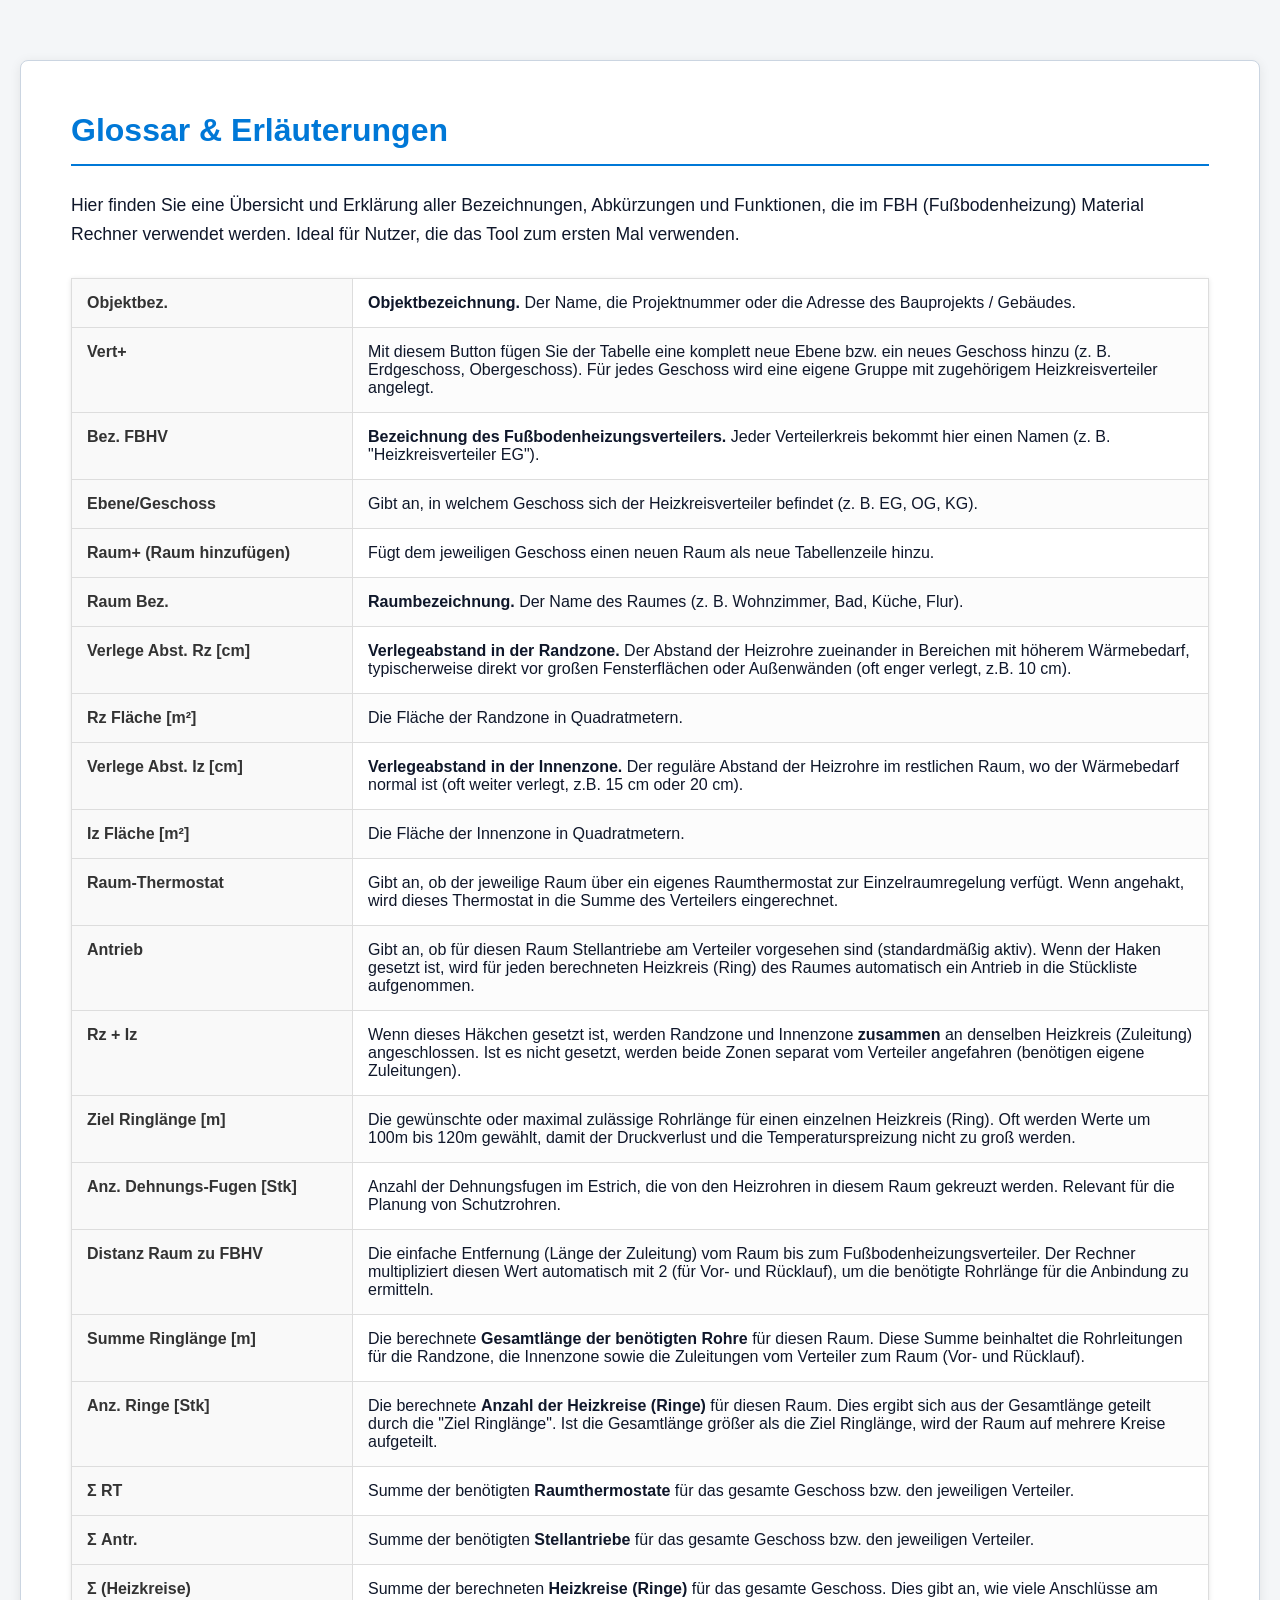
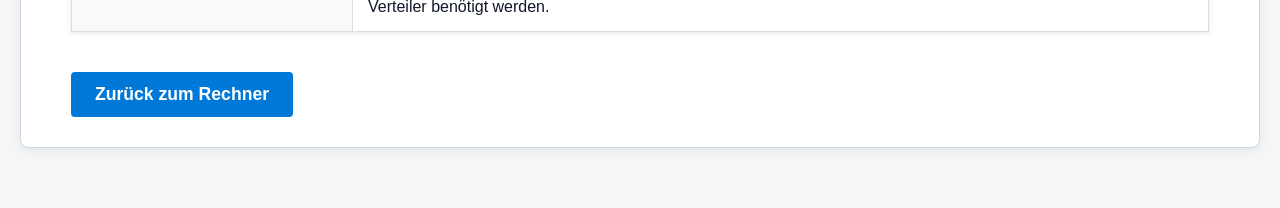
==== glossar.html @ 30fcbdf4 "feat: publish/update via Git-Publisher" ====
<!DOCTYPE html>
<html lang="de">
<head>
    <meta charset="UTF-8">
    <meta name="viewport" content="width=device-width, initial-scale=1.0">
    <title>Glossar - FBH Material Rechner</title>
    <link rel="stylesheet" href="style.css">
    <style>
        .glossar-container {
            padding: 30px 50px;
            margin-top: 40px;
            margin-bottom: 40px;
        }
        .glossar-container h1 {
            color: #0078d7;
            border-bottom: 2px solid #0078d7;
            padding-bottom: 15px;
            margin-bottom: 25px;
        }
        .glossar-container p {
            font-size: 1.1em;
            line-height: 1.6;
            margin-bottom: 30px;
        }
        .glossar-table {
            width: 100%;
            border-collapse: collapse;
            box-shadow: 0 1px 5px rgba(0,0,0,0.1);
        }
        .glossar-table th, .glossar-table td {
            border: 1px solid #ddd;
            padding: 15px;
            text-align: left;
            vertical-align: top;
        }
        .glossar-table th {
            background-color: #f9f9f9;
            font-weight: 600;
            width: 250px;
            color: #333;
        }
        .glossar-table tr:nth-child(even) {
            background-color: #fcfcfc;
        }
        .glossar-table tr:hover {
            background-color: #f0f8ff;
        }
        .back-link {
            display: inline-block;
            margin-top: 40px;
            padding: 12px 24px;
            background-color: #0078d7;
            color: white;
            text-decoration: none;
            border-radius: 4px;
            font-weight: bold;
            font-size: 1.1em;
            transition: background-color 0.2s;
        }
        .back-link:hover {
            background-color: #005a9e;
        }
    </style>
</head>
<body>
    <div class="app-container glossar-container">
        <h1>Glossar & Erläuterungen</h1>
        <p>Hier finden Sie eine Übersicht und Erklärung aller Bezeichnungen, Abkürzungen und Funktionen, die im FBH (Fußbodenheizung) Material Rechner verwendet werden. Ideal für Nutzer, die das Tool zum ersten Mal verwenden.</p>
        
        <table class="glossar-table">
            <tbody>
                <tr>
                    <th>Objektbez.</th>
                    <td><strong>Objektbezeichnung.</strong> Der Name, die Projektnummer oder die Adresse des Bauprojekts / Gebäudes.</td>
                </tr>
                <tr>
                    <th>Vert+</th>
                    <td>Mit diesem Button fügen Sie der Tabelle eine komplett neue Ebene bzw. ein neues Geschoss hinzu (z. B. Erdgeschoss, Obergeschoss). Für jedes Geschoss wird eine eigene Gruppe mit zugehörigem Heizkreisverteiler angelegt.</td>
                </tr>
                <tr>
                    <th>Bez. FBHV</th>
                    <td><strong>Bezeichnung des Fußbodenheizungsverteilers.</strong> Jeder Verteilerkreis bekommt hier einen Namen (z. B. "Heizkreisverteiler EG").</td>
                </tr>
                <tr>
                    <th>Ebene/Geschoss</th>
                    <td>Gibt an, in welchem Geschoss sich der Heizkreisverteiler befindet (z. B. EG, OG, KG).</td>
                </tr>
                <tr>
                    <th>Raum+ (Raum hinzufügen)</th>
                    <td>Fügt dem jeweiligen Geschoss einen neuen Raum als neue Tabellenzeile hinzu.</td>
                </tr>
                <tr>
                    <th>Raum Bez.</th>
                    <td><strong>Raumbezeichnung.</strong> Der Name des Raumes (z. B. Wohnzimmer, Bad, Küche, Flur).</td>
                </tr>
                <tr>
                    <th>Verlege Abst. Rz [cm]</th>
                    <td><strong>Verlegeabstand in der Randzone.</strong> Der Abstand der Heizrohre zueinander in Bereichen mit höherem Wärmebedarf, typischerweise direkt vor großen Fensterflächen oder Außenwänden (oft enger verlegt, z.B. 10 cm).</td>
                </tr>
                <tr>
                    <th>Rz Fläche [m²]</th>
                    <td>Die Fläche der Randzone in Quadratmetern.</td>
                </tr>
                <tr>
                    <th>Verlege Abst. Iz [cm]</th>
                    <td><strong>Verlegeabstand in der Innenzone.</strong> Der reguläre Abstand der Heizrohre im restlichen Raum, wo der Wärmebedarf normal ist (oft weiter verlegt, z.B. 15 cm oder 20 cm).</td>
                </tr>
                <tr>
                    <th>Iz Fläche [m²]</th>
                    <td>Die Fläche der Innenzone in Quadratmetern.</td>
                </tr>
                <tr>
                    <th>Raum-Thermostat</th>
                    <td>Gibt an, ob der jeweilige Raum über ein eigenes Raumthermostat zur Einzelraumregelung verfügt. Wenn angehakt, wird dieses Thermostat in die Summe des Verteilers eingerechnet.</td>
                </tr>
                <tr>
                    <th>Antrieb</th>
                    <td>Gibt an, ob für diesen Raum Stellantriebe am Verteiler vorgesehen sind (standardmäßig aktiv). Wenn der Haken gesetzt ist, wird für jeden berechneten Heizkreis (Ring) des Raumes automatisch ein Antrieb in die Stückliste aufgenommen.</td>
                </tr>
                <tr>
                    <th>Rz + Iz</th>
                    <td>Wenn dieses Häkchen gesetzt ist, werden Randzone und Innenzone <strong>zusammen</strong> an denselben Heizkreis (Zuleitung) angeschlossen. Ist es nicht gesetzt, werden beide Zonen separat vom Verteiler angefahren (benötigen eigene Zuleitungen).</td>
                </tr>
                <tr>
                    <th>Ziel Ringlänge [m]</th>
                    <td>Die gewünschte oder maximal zulässige Rohrlänge für einen einzelnen Heizkreis (Ring). Oft werden Werte um 100m bis 120m gewählt, damit der Druckverlust und die Temperaturspreizung nicht zu groß werden.</td>
                </tr>
                <tr>
                    <th>Anz. Dehnungs-Fugen [Stk]</th>
                    <td>Anzahl der Dehnungsfugen im Estrich, die von den Heizrohren in diesem Raum gekreuzt werden. Relevant für die Planung von Schutzrohren.</td>
                </tr>
                <tr>
                    <th>Distanz Raum zu FBHV</th>
                    <td>Die einfache Entfernung (Länge der Zuleitung) vom Raum bis zum Fußbodenheizungsverteiler. Der Rechner multipliziert diesen Wert automatisch mit 2 (für Vor- und Rücklauf), um die benötigte Rohrlänge für die Anbindung zu ermitteln.</td>
                </tr>
                <tr>
                    <th>Summe Ringlänge [m]</th>
                    <td>Die berechnete <strong>Gesamtlänge der benötigten Rohre</strong> für diesen Raum. Diese Summe beinhaltet die Rohrleitungen für die Randzone, die Innenzone sowie die Zuleitungen vom Verteiler zum Raum (Vor- und Rücklauf).</td>
                </tr>
                <tr>
                    <th>Anz. Ringe [Stk]</th>
                    <td>Die berechnete <strong>Anzahl der Heizkreise (Ringe)</strong> für diesen Raum. Dies ergibt sich aus der Gesamtlänge geteilt durch die "Ziel Ringlänge". Ist die Gesamtlänge größer als die Ziel Ringlänge, wird der Raum auf mehrere Kreise aufgeteilt.</td>
                </tr>
                <tr>
                    <th>Σ RT</th>
                    <td>Summe der benötigten <strong>Raumthermostate</strong> für das gesamte Geschoss bzw. den jeweiligen Verteiler.</td>
                </tr>
                <tr>
                    <th>Σ Antr.</th>
                    <td>Summe der benötigten <strong>Stellantriebe</strong> für das gesamte Geschoss bzw. den jeweiligen Verteiler.</td>
                </tr>
                <tr>
                    <th>Σ (Heizkreise)</th>
                    <td>Summe der berechneten <strong>Heizkreise (Ringe)</strong> für das gesamte Geschoss. Dies gibt an, wie viele Anschlüsse am Verteiler benötigt werden.</td>
                </tr>
            </tbody>
        </table>

        <a href="index.html" class="back-link">Zurück zum Rechner</a>
    </div>
</body>
</html>
---- style.css ----
/* CSS Custom Properties / Theme Variables */
:root {
    --bg-body: #f4f6f8;
    --bg-container: #ffffff;
    --primary-color: #0078d7;
    --primary-hover: #005a9e;
    --secondary-bg: #e2e8f0;
    --secondary-bg-hover: #cbd5e1;
    --secondary-text: #334155;
    --accent-green: #28a745;
    --accent-green-hover: #218838;
    --border-color: #cbd5e1;
    --border-light: #e2e8f0;
    --text-main: #0f172a;
    --text-secondary: #475569;
    --header-bg: #f1f5f9;
    --floor-header-bg: #e6f7ff;
    --floor-header-border: #0078d7;
    --zebra-even: #f8fafc;
    --input-focus-border: #0078d7;
    --input-hover-bg: rgba(0, 0, 0, 0.03);
    --shadow-color: rgba(0, 0, 0, 0.08);
}

/* Base Styles */
body {
    font-family: 'Segoe UI', Tahoma, Geneva, Verdana, sans-serif;
    background-color: var(--bg-body);
    color: var(--text-main);
    margin: 0;
    padding: 20px;
    box-sizing: border-box;
    transition: background-color 0.2s, color 0.2s;
}

/* Verhindere versehentliches Markieren von statischem Text, Tabellenköpfen, Beschriftungen & Buttons */
body, 
button, 
label, 
span, 
div, 
table, 
th, 
td, 
.toolbar-container, 
.floor-header-container, 
.drag-handle, 
.active-verteiler-badge,
.room-row,
.summary-row,
.table-header {
    -webkit-user-select: none;
    -moz-user-select: none;
    -ms-user-select: none;
    user-select: none;
}

/* Erlaube normale Textmarkierung & Eingabe in Eingabefeldern */
input, 
textarea, 
[contenteditable="true"], 
.allow-select {
    -webkit-user-select: text !important;
    -moz-user-select: text !important;
    -ms-user-select: text !important;
    user-select: text !important;
}

.app-container {
    background-color: var(--bg-container);
    max-width: 98%;
    margin: 0 auto;
    border-radius: 8px;
    box-shadow: 0 2px 12px var(--shadow-color);
    border: 1px solid var(--border-color);
    transition: background-color 0.2s, border-color 0.2s;
}

/* Verstecke die Pfeile bei Nummernfeldern */
input[type="number"]::-webkit-outer-spin-button,
input[type="number"]::-webkit-inner-spin-button {
    -webkit-appearance: none;
    margin: 0;
}
input[type="number"] {
    -moz-appearance: textfield;
}

/* Sticky Header "Objektbez." */
.sticky-header {
    background-color: var(--bg-container);
    min-height: fit-content;
    height: auto;
    padding: 12px 20px;
    box-sizing: border-box;
    border-bottom: 2px solid var(--border-color);
    position: sticky;
    top: 0;
    z-index: 200;
    display: flex;
    flex-direction: column;
    width: 100%;
    gap: 10px;
    transition: background-color 0.2s, border-color 0.2s;
}

.header-row {
    display: flex;
    align-items: center;
    justify-content: space-between;
    gap: 12px;
    width: 100%;
    box-sizing: border-box;
    flex-wrap: wrap;
}

.header-row-top {
    padding-bottom: 2px;
}

.header-row-actions {
    display: flex;
    align-items: center;
    gap: 8px;
    flex-wrap: wrap;
}

.project-info-row {
    display: flex;
    align-items: center;
    gap: 15px;
    font-size: 1.1em;
    font-weight: bold;
}

.project-info-row input {
    padding: 8px;
    font-size: 1em;
    border: 1px solid var(--border-color);
    border-radius: 4px;
    width: 300px;
    background-color: var(--bg-container);
    color: var(--text-main);
    transition: background-color 0.2s, color 0.2s, border-color 0.2s, box-shadow 0.2s;
}

.project-info-row input:focus {
    border-color: var(--input-focus-border);
    outline: none;
    box-shadow: 0 0 6px var(--shadow-color);
}

/* Helper for placeholder styling */
::placeholder {
    color: #aaa;
    opacity: 1;
}

input:focus::placeholder {
    color: transparent;
}


/* Buttons */
.btn-primary {
    background-color: var(--primary-color);
    color: white;
    border: none;
    padding: 8px 16px;
    border-radius: 4px;
    cursor: pointer;
    font-weight: bold;
    transition: background-color 0.2s;
}

.btn-primary:hover {
    background-color: var(--primary-hover);
}

.btn-secondary {
    background-color: var(--secondary-bg);
    color: var(--secondary-text);
    border: none;
    padding: 8px 16px;
    border-radius: 4px;
    cursor: pointer;
    font-weight: bold;
    transition: background-color 0.2s, color 0.2s;
}

.btn-secondary:hover {
    background-color: var(--secondary-bg-hover);
}

.btn-danger {
    background-color: #d9534f;
    color: white;
    border: none;
    padding: 8px 16px;
    border-radius: 4px;
    cursor: pointer;
    font-weight: bold;
    transition: background-color 0.2s;
}

.btn-danger:hover {
    background-color: #c9302c;
}

.btn-add-room {
    background-color: var(--accent-green);
    color: white;
    border: none;
    padding: 4px 12px;
    border-radius: 4px;
    cursor: pointer;
    font-size: 0.9em;
    font-weight: bold;
    flex-shrink: 0;
    transition: background-color 0.2s;
}

.btn-add-room:hover {
    background-color: var(--accent-green-hover);
}

.btn-add-floor-inline,
.btn-copy-floor-inline {
    background-color: var(--primary-color);
    color: white;
    border: none;
    padding: 4px 12px;
    border-radius: 4px;
    cursor: pointer;
    font-size: 0.9em;
    font-weight: bold;
    margin-right: 5px;
    flex-shrink: 0;
    transition: background-color 0.2s;
}

.btn-add-floor-inline:hover,
.btn-copy-floor-inline:hover {
    background-color: var(--primary-hover);
}

/* Delete Buttons */
.btn-delete-floor,
.btn-delete-room {
    background-color: transparent;
    color: #999;
    font-weight: bold;
    border: none;
    cursor: pointer;
    font-size: 1.2em;
    padding: 0 5px;
    transition: color 0.2s;
}

.btn-delete-floor:hover {
    color: #d9534f;
}

.btn-delete-room:hover {
    color: #d9534f;
}

/* Column Header Resizer for direct mouse dragging */
.column-header-row th {
    position: relative !important;
    user-select: none;
}

.col-resizer {
    position: absolute;
    right: 0;
    top: 0;
    bottom: 0;
    width: 6px;
    cursor: col-resize;
    user-select: none;
    z-index: 10;
    touch-action: none;
}

.col-resizer:hover,
.col-resizer.resizing {
    background-color: var(--primary-color, #0078d7);
    opacity: 0.8;
}

/* Toggle Floor Button */
.btn-toggle-floor {
    background-color: transparent;
    color: var(--primary-color);
    font-weight: bold;
    border: none;
    cursor: pointer;
    font-size: 1.1em;
    padding: 0;
    transition: transform 0.2s ease, color 0.2s;
    line-height: 1;
    display: inline-flex;
    align-items: center;
    justify-content: center;
}

.btn-toggle-floor:hover {
    color: var(--primary-hover);
}

.floor-group.collapsed .btn-toggle-floor {
    transform: rotate(-90deg);
}

/* Rz Toggle Button in Column Header */
.btn-toggle-rz {
    background-color: var(--secondary-bg);
    color: var(--secondary-text);
    border: 1px solid var(--border-color);
    padding: 2px 4px;
    font-size: 0.8em;
    font-weight: bold;
    border-radius: 4px;
    cursor: pointer;
    width: 100%;
    box-sizing: border-box;
    transition: all 0.15s ease-in-out;
    text-align: center;
    display: inline-block;
}

.btn-toggle-rz.active {
    background-color: var(--primary-color);
    color: white;
    border-color: var(--primary-color);
}

.btn-toggle-rz:hover {
    filter: brightness(0.9);
}

.room-row input:disabled {
    background-color: var(--bg-body);
    color: var(--text-secondary);
    opacity: 0.5;
    cursor: not-allowed;
}

/* Floor Spacer Row */
.floor-spacer-row td {
    height: 20px;
    background-color: var(--bg-container) !important;
    border: none !important;
    padding: 0;
}

/* Collapse Floor Rows */
.floor-group.collapsed tr.room-row,
.floor-group.collapsed tr.column-header-row {
    display: none;
}

/* Table */
.table-wrapper {
    overflow-x: auto;
    padding-bottom: 20px;
}

table {
    width: 100%;
    border-collapse: collapse;
    min-width: 950px;
}

th,
td {
    padding: 8px;
    text-align: left;
    border: 1px solid var(--border-color);
    vertical-align: middle;
    color: var(--text-main);
    transition: color 0.2s, border-color 0.2s, background-color 0.2s;
}

.column-header-row th {
    background-color: var(--header-bg);
    font-size: 0.85em;
    font-weight: 600;
    text-align: center;
    padding: 4px 6px;
    line-height: 1.2;
    border-bottom: 2px solid var(--border-color);
    color: var(--text-main);
    transition: background-color 0.2s, color 0.2s, border-color 0.2s;
}

/* Column Widths */
.w-tiny {
    width: 30px;
    text-align: center;
}

.w-action, .cell-action {
    width: 85px;
    min-width: 85px;
    text-align: center;
}

.w-small {
    width: 70px;
    text-align: center;
}

.w-narrow {
    width: 48px;
    text-align: center;
}

.w-wide-rings {
    width: 135px;
    text-align: center;
}

.w-large {
    width: 180px;
}

/* Active Verteiler (Selected Floor Group) Styling - Subtle Green Badge without outer blue frame */
tbody.floor-group.active-verteiler {
    outline: none !important;
    box-shadow: none !important;
}

.active-verteiler-badge {
    display: inline-flex !important;
    font-size: 0.82em;
    font-weight: 500;
    font-style: italic;
    color: #64748b;
    background-color: #e4d7c8; /* Hellbrauner Hintergrund */
    border: 1px solid #cbbba9;
    padding: 3px 10px;
    border-radius: 4px;
    cursor: pointer;
    user-select: none;
    align-items: center;
    justify-content: center;
    box-shadow: 0 1px 2px rgba(0, 0, 0, 0.08);
    transition: all 0.15s ease-in-out;
}

.active-verteiler-badge:hover {
    background-color: #d7c7b5;
    color: #334155;
}

tbody.floor-group.active-verteiler .active-verteiler-badge {
    display: inline-flex !important;
    font-weight: bold !important;
    font-style: normal !important;
    color: #ffffff !important;
    background-color: var(--accent-green, #28a745) !important;
    border-color: #218838 !important;
    box-shadow: 0 1px 4px rgba(40, 167, 69, 0.3) !important;
}

tbody.floor-group.active-verteiler .active-verteiler-badge:hover {
    background-color: var(--accent-green-hover, #218838) !important;
}

/* Floor Header Row */
.floor-header-row {
    background-color: var(--floor-header-bg);
    border-top: 2px solid var(--floor-header-border);
    border-bottom: 2px solid var(--floor-header-border);
    transition: background-color 0.2s, border-color 0.2s;
}

.floor-header-row td {
    border: none;
    padding: 6px 10px; /* Reduced padding to make this row elegantly short! */
}

/* Floor Footer Row */
.floor-footer-row {
    background-color: var(--floor-header-bg);
    border-top: 2px solid var(--floor-header-border);
    border-bottom: 2px solid var(--floor-header-border);
    font-weight: bold;
    transition: background-color 0.2s, border-color 0.2s;
}

.floor-footer-row td {
    padding: 6px 8px;
    text-align: center;
    border: 1px solid var(--border-color);
    color: var(--text-main);
    font-size: 0.9em;
}



.floor-footer-row .label-floor-sum {
    text-align: left;
    font-size: 0.85em;
    color: var(--primary-color);
    text-transform: uppercase;
    letter-spacing: 0.5px;
    font-weight: 800;
}

.floor-footer-row .highlight-sum {
    color: var(--primary-color);
    font-size: 0.95em;
}

.cell-g-index {
    text-align: center;
    font-weight: bold;
    font-size: 1.2em;
}

.cell-floor-inputs {
    padding-left: 20px;
}

.floor-meta {
    display: flex;
    gap: 40px;
    align-items: center;
}

.meta-group {
    display: flex;
    align-items: center;
    gap: 10px;
    font-weight: bold;
}

.meta-group input {
    padding: 5px;
    border: 1px solid var(--border-color);
    border-radius: 3px;
    font-weight: normal;
    background-color: var(--bg-container);
    color: var(--text-main);
    transition: background-color 0.2s, color 0.2s, border-color 0.2s, box-shadow 0.2s;
}

.meta-group input:focus {
    border-color: var(--input-focus-border);
    outline: none;
    box-shadow: 0 0 6px var(--shadow-color);
}

/* Pos. Nr. Header Input */
.input-pos-nr {
    width: 36px !important;
    min-width: 36px !important;
    max-width: 45px !important;
    flex-shrink: 0 !important;
    padding: 4px 2px !important;
    font-weight: bold;
    font-size: 0.9em;
    border-radius: 4px;
    border: 1px solid var(--border-color, #cbd5e1);
    text-align: center;
    background-color: var(--bg-container, #ffffff);
    box-sizing: border-box;
    transition: color 0.15s ease, border-color 0.15s ease, box-shadow 0.15s ease;
}
.input-pos-nr.is-auto,
.input-pos-nr:placeholder-shown {
    color: #64748b !important;
}
.input-pos-nr::placeholder {
    color: #64748b !important;
    font-weight: bold;
    opacity: 0.85;
}
.input-pos-nr.is-custom {
    color: var(--text-main, #000000) !important;
}
.input-pos-nr:focus {
    border-color: var(--primary-color, #0078d7);
    outline: none;
    box-shadow: 0 0 0 2px rgba(0, 120, 215, 0.2);
}

/* Room Row & Zebra Striping */
.room-row {
    transition: background-color 0.2s;
}

.room-row:nth-of-type(even) {
    background-color: var(--zebra-even);
}

.room-row:nth-of-type(odd) {
    background-color: var(--bg-container);
}

.room-row td {
    background-color: inherit; /* Cleanly inherit zebra background colors! */
}

/* Room Row Inputs */
.room-row input {
    width: 100%;
    box-sizing: border-box;
    padding: 6px;
    border: 1px solid transparent;
    border-radius: 4px;
    text-align: center;
    background-color: transparent;
    color: var(--text-main);
    transition: all 0.15s ease-in-out;
}

.room-row input.input-room-name {
    text-align: left;
}

.room-row input:hover {
    border-color: var(--border-color);
    background-color: var(--input-hover-bg);
}

.room-row input:focus {
    border-color: var(--input-focus-border);
    background-color: var(--bg-container);
    box-shadow: 0 0 6px var(--shadow-color);
    outline: none;
}

/* Calculated Output Fields (Read-Only) */
.room-row input[readonly] {
    font-weight: bold;
    color: var(--primary-color);
    background-color: transparent;
    border-color: transparent;
    cursor: default;
}

.room-row input.input-room-name[readonly] {
    cursor: not-allowed;
    background-color: transparent;
    color: var(--text-secondary);
    font-weight: normal;
}

.room-row input[readonly]:hover,
.room-row input[readonly]:focus {
    background-color: transparent;
    border-color: transparent;
    box-shadow: none;
}

.cell-center {
    text-align: center;
}

.input-check-iz,
.input-check-thermostat {
    transform: scale(1.2);
    margin-right: 5px;
}

/* Modal Styles */
.modal-overlay {
    position: fixed;
    top: 0;
    left: 0;
    width: 100%;
    height: 100%;
    background-color: rgba(0, 0, 0, 0.55);
    display: flex;
    justify-content: center;
    align-items: center;
    z-index: 1000;
    opacity: 1;
    transition: opacity 0.2s;
}

.modal-overlay.hidden,
#cad-pool-window.hidden {
    display: none !important;
    opacity: 0;
}

.modal-box {
    background-color: var(--bg-container);
    padding: 30px;
    border-radius: 8px;
    box-shadow: 0 4px 20px rgba(0, 0, 0, 0.15);
    text-align: center;
    max-width: 400px;
    width: 100%;
    animation: slideDown 0.3s ease-out;
    color: var(--text-main);
    transition: background-color 0.2s, color 0.2s;
}

@keyframes slideDown {
    from {
        transform: translateY(-30px);
        opacity: 0;
    }
    to {
        transform: translateY(0);
        opacity: 1;
    }
}

.modal-box h3 {
    margin-top: 0;
    color: var(--text-main);
}

.modal-actions {
    margin-top: 25px;
    display: flex;
    justify-content: center;
    gap: 15px;
}

/* Summary Card */
.summary-card {
    background-color: var(--bg-container);
    border-radius: 8px;
    box-shadow: 0 2px 10px var(--shadow-color);
    border: 1px solid var(--border-color);
    padding: 20px;
    margin-top: 20px;
    transition: background-color 0.2s, border-color 0.2s;
}
.summary-card h3 {
    margin-top: 0;
    color: var(--primary-color);
    border-bottom: 2px solid var(--primary-color);
    padding-bottom: 10px;
    transition: color 0.2s, border-color 0.2s;
}
.summary-grid {
    display: flex;
    flex-wrap: wrap;
    gap: 20px;
}
.summary-item {
    flex: 1;
    min-width: 200px;
    background-color: var(--zebra-even);
    padding: 15px;
    border-radius: 6px;
    border: 1px solid var(--border-light);
    font-size: 1.1em;
    transition: background-color 0.2s, border-color 0.2s;
}
.summary-label {
    display: block;
    color: var(--text-secondary);
    font-size: 0.9em;
    margin-bottom: 5px;
    transition: color 0.2s;
}
.summary-value {
    font-weight: bold;
    font-size: 1.3em;
    color: var(--text-main);
    transition: color 0.2s;
}

/* Settings Form */
.settings-form {
    text-align: left;
    margin-top: 20px;
}
.settings-group {
    margin-bottom: 15px;
}
.settings-group label {
    display: block;
    margin-bottom: 5px;
    font-weight: bold;
    color: var(--text-main);
}
.settings-group input {
    width: 100%;
    padding: 8px;
    border: 1px solid var(--border-color);
    border-radius: 4px;
    box-sizing: border-box;
    background-color: var(--bg-container);
    color: var(--text-main);
    transition: background-color 0.2s, color 0.2s, border-color 0.2s;
}

/* Tooltip */
.custom-tooltip {
    position: absolute;
    background: rgba(30, 41, 59, 0.95);
    color: #f8fafc;
    padding: 10px 14px;
    border-radius: 8px;
    font-size: 0.85em;
    line-height: 1.4;
    max-width: 280px;
    z-index: 10000;
    box-shadow: 0 10px 25px -5px rgba(0, 0, 0, 0.3), 0 8px 10px -6px rgba(0, 0, 0, 0.3);
    border: 1px solid rgba(255, 255, 255, 0.1);
    backdrop-filter: blur(8px);
    pointer-events: none;
    opacity: 0;
    transform: translateY(10px) scale(0.95);
    transition: opacity 0.2s ease, transform 0.2s ease;
    display: none;
}
.custom-tooltip.visible {
    display: block;
    opacity: 1;
    transform: translateY(0) scale(1);
}

/* Folder Controls & Modal List */
.folder-controls {
    transition: border-color 0.2s, background-color 0.2s;
}

.folder-badge {
    background-color: var(--bg-container);
    border: 1px solid var(--border-color);
    padding: 3px 8px;
    border-radius: 4px;
    font-weight: 500;
}

.folder-file-item {
    display: flex;
    justify-content: space-between;
    align-items: center;
    padding: 8px 12px;
    background-color: var(--bg-container);
    border: 1px solid var(--border-color);
    border-radius: 6px;
    cursor: pointer;
    transition: background-color 0.15s ease, border-color 0.15s ease;
}

.folder-file-item:hover {
    background-color: var(--zebra-even);
    border-color: var(--primary-color);
}

.folder-file-item .file-info {
    display: flex;
    flex-direction: column;
}

.folder-file-item .file-name {
    font-weight: bold;
    font-size: 0.9em;
    color: var(--text-main);
}

.folder-file-item .file-meta {
    font-size: 0.75em;
    color: var(--text-secondary);
}

/* Drag & Drop Toolbar Row Styling */
.toolbar-rows-container {
    display: flex;
    flex-direction: column;
    gap: 6px;
    width: 100%;
    max-width: 100%;
    box-sizing: border-box;
    overflow: hidden;
}

.toolbar-row {
    position: relative;
    width: 100%;
    max-width: 100%;
    min-height: 38px;
    height: 38px;
    box-sizing: border-box;
    border: 1px solid var(--border-color, #cbd5e1);
    border-radius: 6px;
    background-color: var(--zebra-even, #f8fafc);
    transition: border-color 0.2s ease, background-color 0.2s ease, height 0.2s ease;
    overflow-x: auto;
    overflow-y: hidden;
    scrollbar-width: thin;
}

.toolbar-row.collapsed {
    min-height: 18px !important;
    height: 18px !important;
    background-color: #f1f5f9;
    border-style: dashed;
    border-color: #cbd5e1;
    overflow: hidden;
}

.toolbar-row.collapsed .toolbar-item {
    display: none !important;
}

.toolbar-row.collapsed::after {
    content: "─── Zeile ausgeblendet ───";
    position: absolute;
    left: 15px;
    top: 50%;
    transform: translateY(-50%);
    font-size: 0.7em;
    font-weight: 600;
    color: #94a3b8;
    letter-spacing: 0.5px;
    pointer-events: none;
}

.btn-toggle-row {
    position: absolute;
    right: 8px;
    top: 50%;
    transform: translateY(-50%);
    background: transparent;
    border: 1px solid transparent;
    color: #64748b;
    cursor: pointer;
    font-size: 0.85em;
    padding: 1px 5px;
    border-radius: 4px;
    opacity: 0.75;
    transition: all 0.2s ease;
    z-index: 10;
}

.toolbar-row.has-delete .btn-toggle-row {
    right: 32px;
}

.btn-toggle-row:hover {
    opacity: 1;
    color: var(--primary-color, #0078d7);
    background-color: rgba(0, 120, 215, 0.1);
}

.toolbar-row.drag-over {
    border-color: var(--primary-color, #0078d7);
    background-color: rgba(0, 120, 215, 0.08);
    box-shadow: 0 0 0 2px rgba(0, 120, 215, 0.2);
}

.toolbar-item {
    position: absolute !important;
    top: 50% !important;
    transform: translateY(-50%) !important;
    cursor: grab;
    user-select: none;
    white-space: nowrap;
    z-index: 5;
    transition: opacity 0.15s ease;
}

.btn-tool {
    font-size: 0.85em;
    font-weight: 600;
}

.fh-draggable-item {
    margin-left: 8px;
}
.fh-draggable-item:first-child {
    margin-left: 0px;
}

.toolbar-item:active {
    cursor: grabbing;
}

.toolbar-item.dragging {
    opacity: 0.4;
    transform: translateY(-50%) scale(0.96) !important;
    z-index: 100;
}

body.menu-edit-mode .selected-menu-item {
    outline: 2px solid var(--primary-color, #0078d7) !important;
    outline-offset: 2px !important;
    box-shadow: 0 0 8px rgba(0, 120, 215, 0.5) !important;
    z-index: 50 !important;
}

.drag-handle {
    display: none !important;
}

body.menu-edit-mode .toolbar-item,
body.menu-edit-mode .fh-draggable-item {
    cursor: grab !important;
    outline: 1.5px dashed var(--primary-color, #0078d7) !important;
    outline-offset: 1px !important;
}

body.menu-edit-mode .toolbar-item *,
body.menu-edit-mode .fh-draggable-item * {
    pointer-events: none !important;
}

body.menu-edit-mode .toolbar-item:hover,
body.menu-edit-mode .fh-draggable-item:hover {
    outline: 2px solid var(--primary-color, #0078d7) !important;
    background-color: #f0f7ff !important;
}

.folder-badge {
    font-size: 0.85em;
    font-weight: 500;
    color: var(--text-primary, #334155);
    background-color: #f1f5f9;
    border: 1px solid #cbd5e1;
    padding: 3px 8px;
    border-radius: 4px;
    max-width: 180px;
    overflow: hidden;
    text-overflow: ellipsis;
    white-space: nowrap;
    display: inline-flex;
    align-items: center;
}

#objekt-bez {
    font-size: 1.25em !important;
    font-weight: 700 !important;
    color: var(--text-main, #0f172a) !important;
    width: 640px !important;
    max-width: 100% !important;
    padding: 5px 10px !important;
    border: 1px solid var(--border-color, #cbd5e1) !important;
    border-radius: 6px !important;
    background: var(--bg-container, #ffffff) !important;
    box-sizing: border-box !important;
    transition: all 0.2s ease !important;
    letter-spacing: 0.3px !important;
}

#objekt-bez:focus {
    border-color: var(--primary-color, #0078d7) !important;
    box-shadow: 0 0 0 3px rgba(0, 120, 215, 0.18) !important;
    outline: none !important;
}

/* Zoom HUD / Floating Badge */
.zoom-hud {
    position: fixed;
    bottom: 30px;
    left: 50%;
    transform: translateX(-50%);
    background: rgba(30, 41, 59, 0.95);
    color: #f8fafc;
    padding: 8px 16px;
    border-radius: 20px;
    font-size: 0.9em;
    font-weight: 600;
    box-shadow: 0 10px 25px -5px rgba(0, 0, 0, 0.3), 0 8px 10px -6px rgba(0, 0, 0, 0.3);
    border: 1px solid rgba(255, 255, 255, 0.15);
    backdrop-filter: blur(8px);
    z-index: 10000;
    display: flex;
    align-items: center;
    gap: 8px;
    opacity: 0;
    pointer-events: none;
    transition: opacity 0.3s ease, transform 0.3s ease;
}

.zoom-hud.visible {
    opacity: 1;
    pointer-events: auto;
}

.zoom-hud-input {
    background: rgba(255, 255, 255, 0.15);
    border: 1px solid rgba(255, 255, 255, 0.25);
    border-radius: 4px;
    color: #ffffff;
    width: 50px;
    text-align: center;
    padding: 2px 4px;
    font-size: 0.9em;
    font-weight: bold;
    outline: none;
}

.zoom-hud-input:focus {
    border-color: var(--primary-color, #0078d7);
    background: rgba(255, 255, 255, 0.25);
}

/* Verteilerkasten Konfigurator - Disabled / Grayed-out Connection Sets */
.lbl-vconfig-conn.vconfig-disabled {
    opacity: 0.45 !important;
    color: #94a3b8 !important;
    cursor: not-allowed !important;
    text-decoration: line-through;
}
.lbl-vconfig-conn.vconfig-disabled input[type="checkbox"] {
    cursor: not-allowed !important;
    pointer-events: none;
}
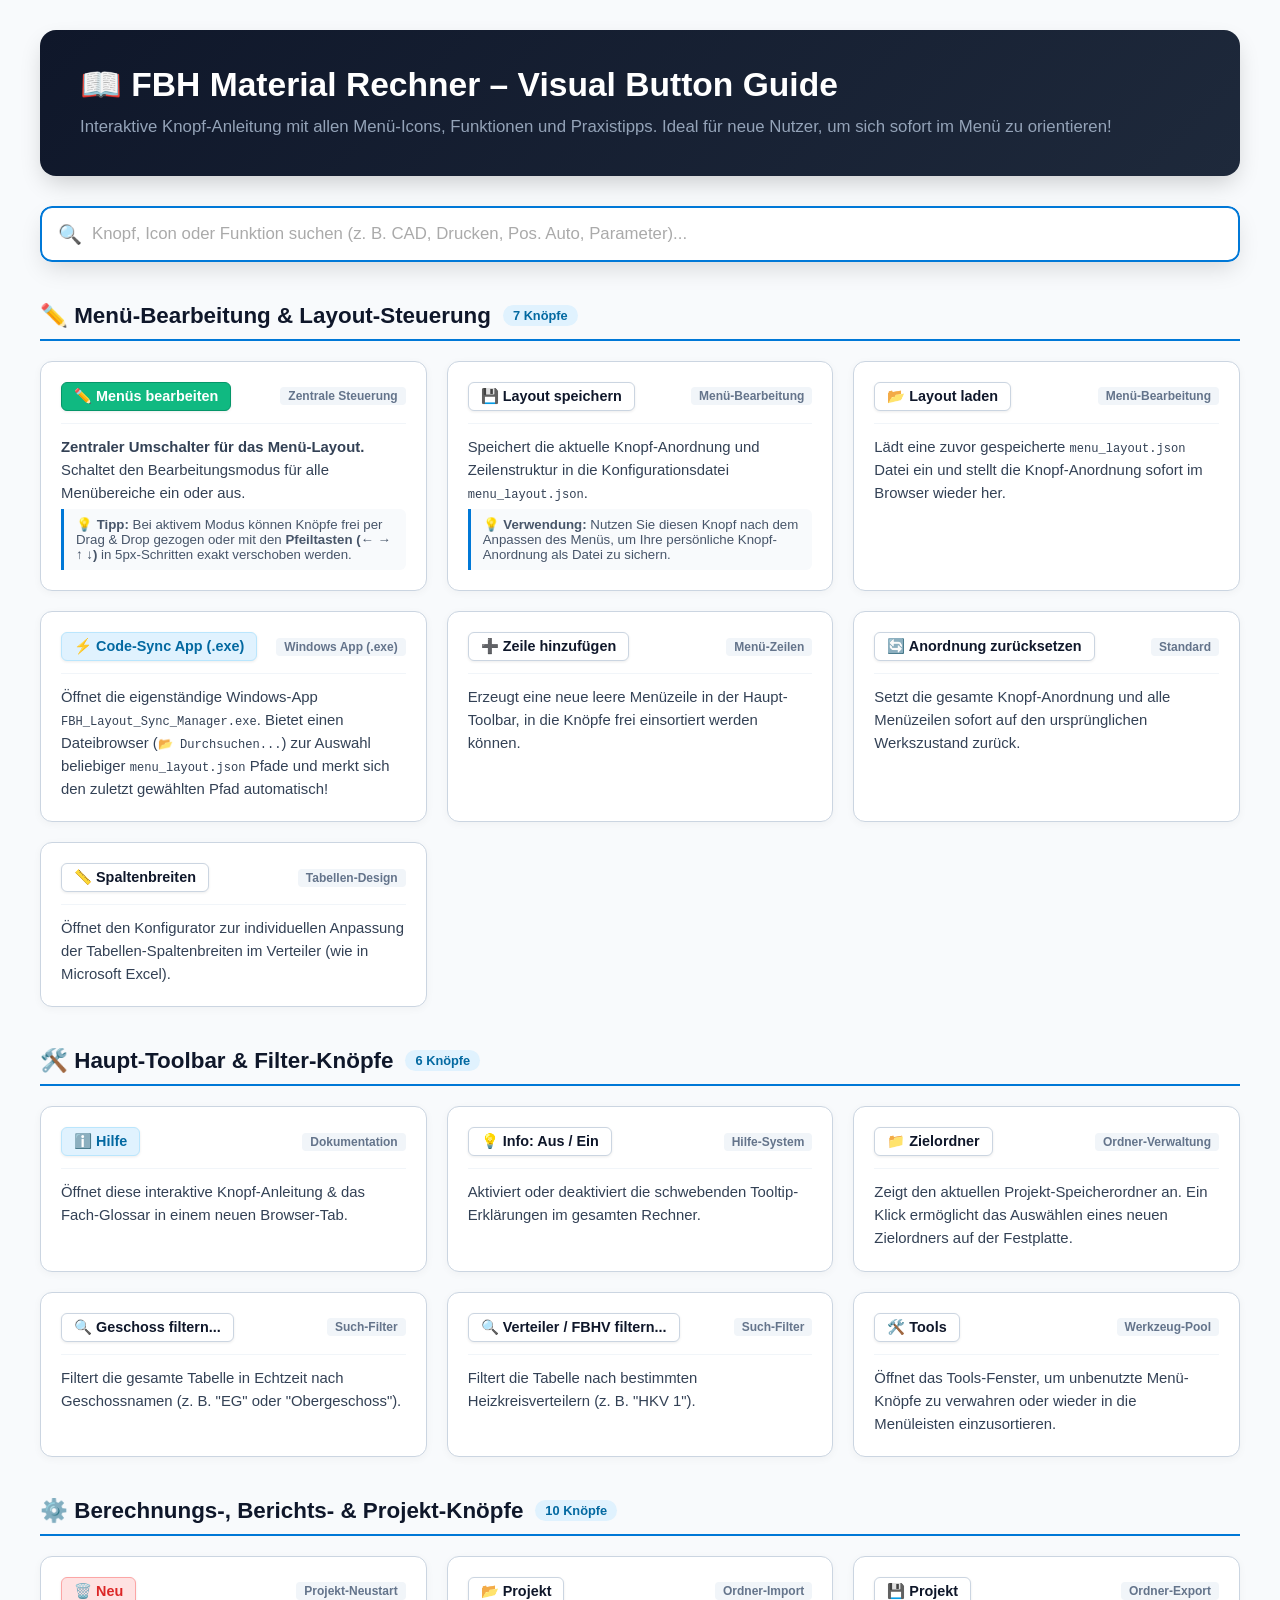
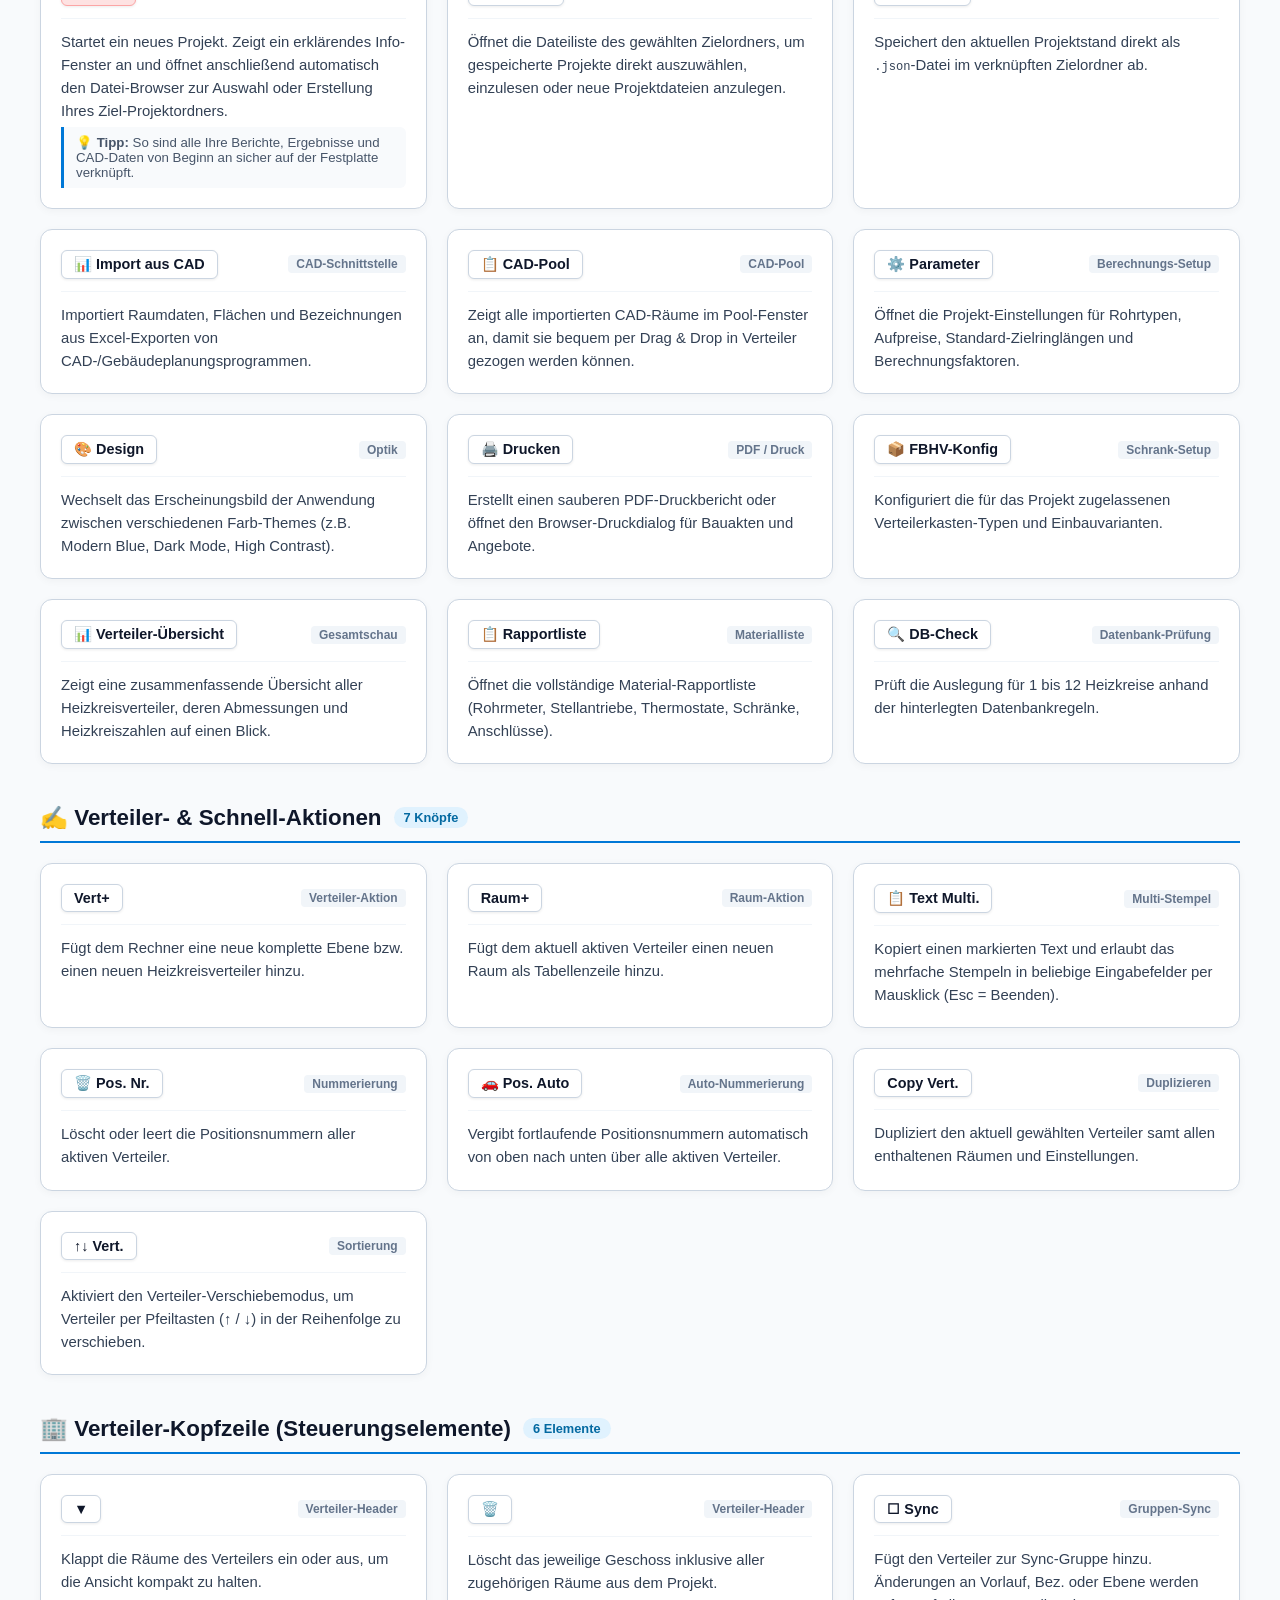
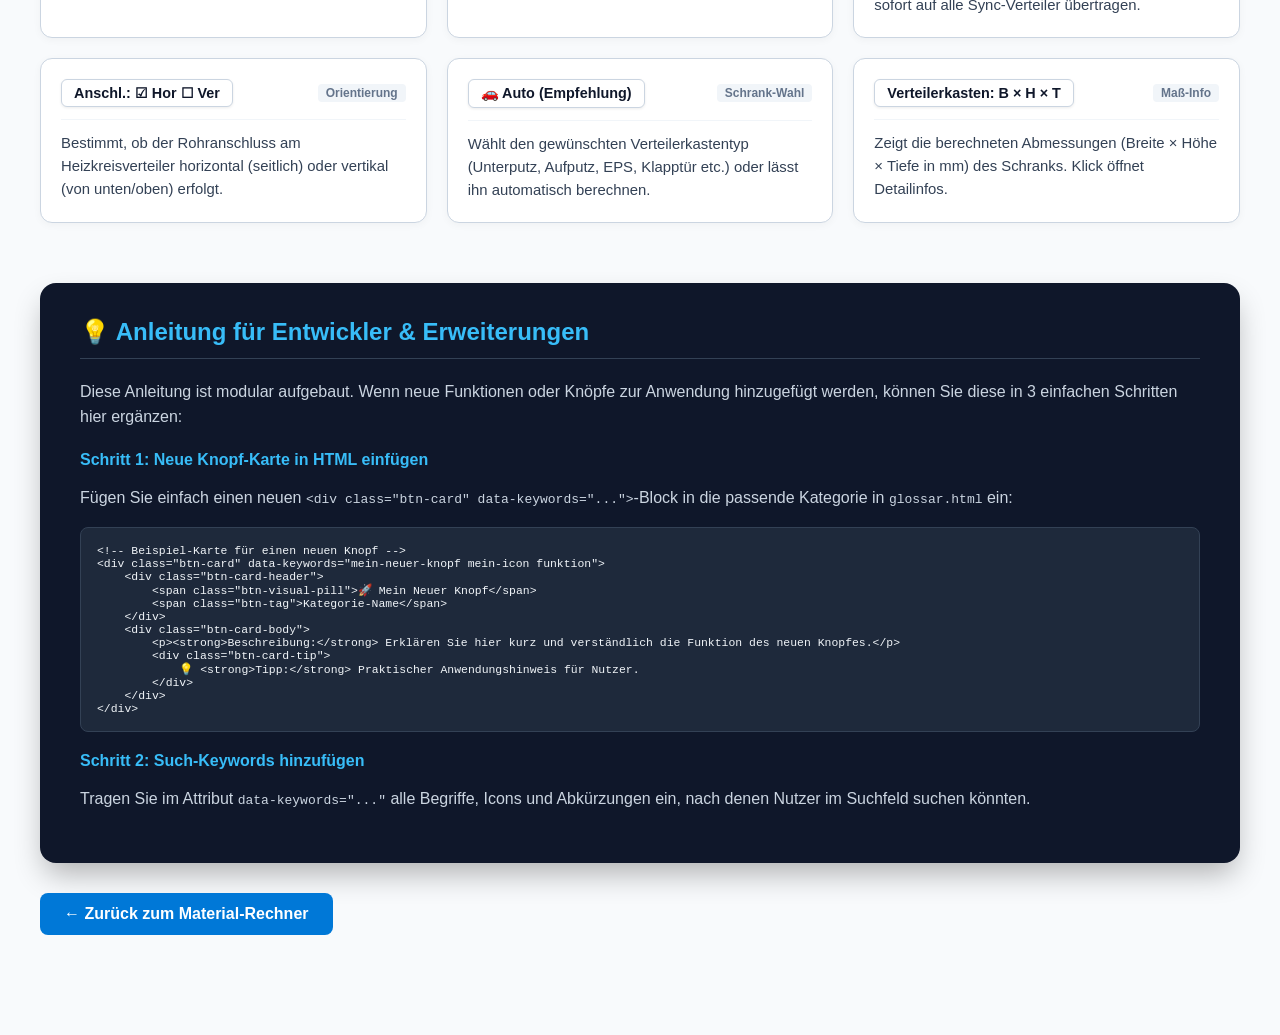
==== commit 35279639: "feat: publish/update via Git-Publisher" ====
--- a/glossar.html
+++ b/glossar.html
@@ -3,160 +3,820 @@
 <head>
     <meta charset="UTF-8">
     <meta name="viewport" content="width=device-width, initial-scale=1.0">
-    <title>Glossar - FBH Material Rechner</title>
+    <title>Benutzerhandbuch & Knopf-Anleitung - FBH Material Rechner</title>
     <link rel="stylesheet" href="style.css">
     <style>
-        .glossar-container {
-            padding: 30px 50px;
-            margin-top: 40px;
-            margin-bottom: 40px;
-        }
-        .glossar-container h1 {
+        body {
+            background-color: #f8fafc;
+            color: #0f172a;
+            font-family: -apple-system, BlinkMacSystemFont, "Segoe UI", Roboto, Helvetica, Arial, sans-serif;
+            margin: 0;
+            padding: 0;
+        }
+
+        .guide-container {
+            max-width: 1200px;
+            margin: 30px auto;
+            padding: 0 20px 60px 20px;
+        }
+
+        .guide-header {
+            background: linear-gradient(135deg, #0f172a 0%, #1e293b 100%);
+            color: #ffffff;
+            padding: 35px 40px;
+            border-radius: 16px;
+            box-shadow: 0 10px 25px -5px rgba(0, 0, 0, 0.2);
+            margin-bottom: 30px;
+        }
+
+        .guide-header h1 {
+            margin: 0 0 10px 0;
+            font-size: 2.1em;
+            display: flex;
+            align-items: center;
+            gap: 14px;
+            color: #ffffff;
+            border: none;
+            padding: 0;
+        }
+
+        .guide-header p {
+            margin: 0;
+            font-size: 1.05em;
+            color: #94a3b8;
+            line-height: 1.6;
+        }
+
+        /* Search & Filter Bar */
+        .search-box-container {
+            position: sticky;
+            top: 20px;
+            z-index: 100;
+            margin-bottom: 30px;
+        }
+
+        .search-input-wrapper {
+            position: relative;
+            box-shadow: 0 10px 25px -5px rgba(0,0,0,0.15);
+            border-radius: 12px;
+            overflow: hidden;
+        }
+
+        .search-input {
+            width: 100%;
+            padding: 16px 20px 16px 50px;
+            font-size: 1.05em;
+            border: 2px solid #0078d7;
+            border-radius: 12px;
+            outline: none;
+            box-sizing: border-box;
+            background: #ffffff;
+            color: #0f172a;
+            font-weight: 500;
+            transition: all 0.2s ease;
+        }
+
+        .search-input:focus {
+            box-shadow: 0 0 0 4px rgba(0, 120, 215, 0.25);
+        }
+
+        .search-icon {
+            position: absolute;
+            left: 18px;
+            top: 50%;
+            transform: translateY(-50%);
+            font-size: 1.2em;
             color: #0078d7;
-            border-bottom: 2px solid #0078d7;
-            padding-bottom: 15px;
-            margin-bottom: 25px;
-        }
-        .glossar-container p {
-            font-size: 1.1em;
+            pointer-events: none;
+        }
+
+        /* Category Section Header */
+        .category-header {
+            display: flex;
+            align-items: center;
+            gap: 12px;
+            margin: 40px 0 20px 0;
+            padding-bottom: 10px;
+            border-bottom: 2.5px solid #0078d7;
+        }
+
+        .category-header h2 {
+            margin: 0;
+            font-size: 1.4em;
+            color: #0f172a;
+        }
+
+        .category-badge {
+            background: #e0f2fe;
+            color: #0369a1;
+            padding: 3px 10px;
+            border-radius: 12px;
+            font-size: 0.8em;
+            font-weight: 700;
+        }
+
+        /* Button Cards Grid */
+        .cards-grid {
+            display: grid;
+            grid-template-columns: repeat(auto-fill, minmax(350px, 1fr));
+            gap: 20px;
+        }
+
+        .btn-card {
+            background: #ffffff;
+            border: 1px solid #cbd5e1;
+            border-radius: 12px;
+            padding: 20px;
+            box-shadow: 0 2px 8px rgba(0, 0, 0, 0.04);
+            transition: transform 0.2s ease, box-shadow 0.2s ease, border-color 0.2s ease;
+            display: flex;
+            flex-direction: column;
+            gap: 12px;
+            position: relative;
+        }
+
+        .btn-card:hover {
+            transform: translateY(-2px);
+            box-shadow: 0 10px 20px -5px rgba(0, 0, 0, 0.1);
+            border-color: #0078d7;
+        }
+
+        .btn-card-header {
+            display: flex;
+            align-items: center;
+            justify-content: space-between;
+            gap: 10px;
+            border-bottom: 1px solid #f1f5f9;
+            padding-bottom: 12px;
+        }
+
+        .btn-visual-pill {
+            display: inline-flex;
+            align-items: center;
+            gap: 6px;
+            padding: 5px 12px;
+            background: #ffffff;
+            border: 1px solid #cbd5e1;
+            border-radius: 6px;
+            font-size: 0.9em;
+            font-weight: 700;
+            color: #0f172a;
+            box-shadow: 0 1px 3px rgba(0, 0, 0, 0.08);
+            user-select: none;
+        }
+
+        .btn-visual-pill.btn-green {
+            background: #10b981;
+            color: #ffffff;
+            border-color: #059669;
+        }
+
+        .btn-visual-pill.btn-red {
+            background: #fee2e2;
+            color: #dc2626;
+            border-color: #fca5a5;
+        }
+
+        .btn-visual-pill.btn-blue {
+            background: #e0f2fe;
+            color: #0369a1;
+            border-color: #bae6fd;
+        }
+
+        .btn-tag {
+            font-size: 0.75em;
+            font-weight: 700;
+            color: #64748b;
+            background: #f1f5f9;
+            padding: 2px 8px;
+            border-radius: 4px;
+        }
+
+        .btn-card-body p {
+            margin: 0;
+            font-size: 0.93em;
+            color: #334155;
+            line-height: 1.55;
+        }
+
+        .btn-card-tip {
+            font-size: 0.83em;
+            background: #f8fafc;
+            border-left: 3px solid #0078d7;
+            padding: 8px 12px;
+            border-radius: 0 6px 6px 0;
+            color: #475569;
+            margin-top: 4px;
+        }
+
+        /* Developer Extension Section */
+        .dev-section {
+            background: #0f172a;
+            color: #f8fafc;
+            border-radius: 16px;
+            padding: 35px 40px;
+            margin-top: 60px;
+            box-shadow: 0 15px 30px -5px rgba(0, 0, 0, 0.3);
+        }
+
+        .dev-section h2 {
+            margin-top: 0;
+            color: #38bdf8;
+            display: flex;
+            align-items: center;
+            gap: 10px;
+            border-bottom: 1px solid #334155;
+            padding-bottom: 12px;
+        }
+
+        .dev-section p {
+            color: #cbd5e1;
             line-height: 1.6;
-            margin-bottom: 30px;
-        }
-        .glossar-table {
-            width: 100%;
-            border-collapse: collapse;
-            box-shadow: 0 1px 5px rgba(0,0,0,0.1);
-        }
-        .glossar-table th, .glossar-table td {
-            border: 1px solid #ddd;
-            padding: 15px;
-            text-align: left;
-            vertical-align: top;
-        }
-        .glossar-table th {
-            background-color: #f9f9f9;
-            font-weight: 600;
-            width: 250px;
-            color: #333;
-        }
-        .glossar-table tr:nth-child(even) {
-            background-color: #fcfcfc;
-        }
-        .glossar-table tr:hover {
-            background-color: #f0f8ff;
-        }
-        .back-link {
-            display: inline-block;
-            margin-top: 40px;
+        }
+
+        .code-snippet {
+            background: #1e293b;
+            border: 1px solid #334155;
+            border-radius: 8px;
+            padding: 16px;
+            font-family: monospace;
+            font-size: 0.88em;
+            color: #f1f5f9;
+            overflow-x: auto;
+            white-space: pre;
+        }
+
+        .back-nav {
+            display: inline-flex;
+            align-items: center;
+            gap: 8px;
+            margin-top: 30px;
             padding: 12px 24px;
             background-color: #0078d7;
             color: white;
             text-decoration: none;
-            border-radius: 4px;
+            border-radius: 8px;
             font-weight: bold;
+            font-size: 1.0em;
+            transition: background-color 0.2s, transform 0.15s;
+        }
+
+        .back-nav:hover {
+            background-color: #005a9e;
+            transform: translateY(-1px);
+        }
+
+        .no-results {
+            display: none;
+            text-align: center;
+            padding: 40px;
+            background: #ffffff;
+            border-radius: 12px;
+            border: 1px dashed #cbd5e1;
+            color: #64748b;
             font-size: 1.1em;
-            transition: background-color 0.2s;
-        }
-        .back-link:hover {
-            background-color: #005a9e;
         }
     </style>
 </head>
 <body>
-    <div class="app-container glossar-container">
-        <h1>Glossar & Erläuterungen</h1>
-        <p>Hier finden Sie eine Übersicht und Erklärung aller Bezeichnungen, Abkürzungen und Funktionen, die im FBH (Fußbodenheizung) Material Rechner verwendet werden. Ideal für Nutzer, die das Tool zum ersten Mal verwenden.</p>
-        
-        <table class="glossar-table">
-            <tbody>
-                <tr>
-                    <th>Objektbez.</th>
-                    <td><strong>Objektbezeichnung.</strong> Der Name, die Projektnummer oder die Adresse des Bauprojekts / Gebäudes.</td>
-                </tr>
-                <tr>
-                    <th>Vert+</th>
-                    <td>Mit diesem Button fügen Sie der Tabelle eine komplett neue Ebene bzw. ein neues Geschoss hinzu (z. B. Erdgeschoss, Obergeschoss). Für jedes Geschoss wird eine eigene Gruppe mit zugehörigem Heizkreisverteiler angelegt.</td>
-                </tr>
-                <tr>
-                    <th>Bez. FBHV</th>
-                    <td><strong>Bezeichnung des Fußbodenheizungsverteilers.</strong> Jeder Verteilerkreis bekommt hier einen Namen (z. B. "Heizkreisverteiler EG").</td>
-                </tr>
-                <tr>
-                    <th>Ebene/Geschoss</th>
-                    <td>Gibt an, in welchem Geschoss sich der Heizkreisverteiler befindet (z. B. EG, OG, KG).</td>
-                </tr>
-                <tr>
-                    <th>Raum+ (Raum hinzufügen)</th>
-                    <td>Fügt dem jeweiligen Geschoss einen neuen Raum als neue Tabellenzeile hinzu.</td>
-                </tr>
-                <tr>
-                    <th>Raum Bez.</th>
-                    <td><strong>Raumbezeichnung.</strong> Der Name des Raumes (z. B. Wohnzimmer, Bad, Küche, Flur).</td>
-                </tr>
-                <tr>
-                    <th>Verlege Abst. Rz [cm]</th>
-                    <td><strong>Verlegeabstand in der Randzone.</strong> Der Abstand der Heizrohre zueinander in Bereichen mit höherem Wärmebedarf, typischerweise direkt vor großen Fensterflächen oder Außenwänden (oft enger verlegt, z.B. 10 cm).</td>
-                </tr>
-                <tr>
-                    <th>Rz Fläche [m²]</th>
-                    <td>Die Fläche der Randzone in Quadratmetern.</td>
-                </tr>
-                <tr>
-                    <th>Verlege Abst. Iz [cm]</th>
-                    <td><strong>Verlegeabstand in der Innenzone.</strong> Der reguläre Abstand der Heizrohre im restlichen Raum, wo der Wärmebedarf normal ist (oft weiter verlegt, z.B. 15 cm oder 20 cm).</td>
-                </tr>
-                <tr>
-                    <th>Iz Fläche [m²]</th>
-                    <td>Die Fläche der Innenzone in Quadratmetern.</td>
-                </tr>
-                <tr>
-                    <th>Raum-Thermostat</th>
-                    <td>Gibt an, ob der jeweilige Raum über ein eigenes Raumthermostat zur Einzelraumregelung verfügt. Wenn angehakt, wird dieses Thermostat in die Summe des Verteilers eingerechnet.</td>
-                </tr>
-                <tr>
-                    <th>Antrieb</th>
-                    <td>Gibt an, ob für diesen Raum Stellantriebe am Verteiler vorgesehen sind (standardmäßig aktiv). Wenn der Haken gesetzt ist, wird für jeden berechneten Heizkreis (Ring) des Raumes automatisch ein Antrieb in die Stückliste aufgenommen.</td>
-                </tr>
-                <tr>
-                    <th>Rz + Iz</th>
-                    <td>Wenn dieses Häkchen gesetzt ist, werden Randzone und Innenzone <strong>zusammen</strong> an denselben Heizkreis (Zuleitung) angeschlossen. Ist es nicht gesetzt, werden beide Zonen separat vom Verteiler angefahren (benötigen eigene Zuleitungen).</td>
-                </tr>
-                <tr>
-                    <th>Ziel Ringlänge [m]</th>
-                    <td>Die gewünschte oder maximal zulässige Rohrlänge für einen einzelnen Heizkreis (Ring). Oft werden Werte um 100m bis 120m gewählt, damit der Druckverlust und die Temperaturspreizung nicht zu groß werden.</td>
-                </tr>
-                <tr>
-                    <th>Anz. Dehnungs-Fugen [Stk]</th>
-                    <td>Anzahl der Dehnungsfugen im Estrich, die von den Heizrohren in diesem Raum gekreuzt werden. Relevant für die Planung von Schutzrohren.</td>
-                </tr>
-                <tr>
-                    <th>Distanz Raum zu FBHV</th>
-                    <td>Die einfache Entfernung (Länge der Zuleitung) vom Raum bis zum Fußbodenheizungsverteiler. Der Rechner multipliziert diesen Wert automatisch mit 2 (für Vor- und Rücklauf), um die benötigte Rohrlänge für die Anbindung zu ermitteln.</td>
-                </tr>
-                <tr>
-                    <th>Summe Ringlänge [m]</th>
-                    <td>Die berechnete <strong>Gesamtlänge der benötigten Rohre</strong> für diesen Raum. Diese Summe beinhaltet die Rohrleitungen für die Randzone, die Innenzone sowie die Zuleitungen vom Verteiler zum Raum (Vor- und Rücklauf).</td>
-                </tr>
-                <tr>
-                    <th>Anz. Ringe [Stk]</th>
-                    <td>Die berechnete <strong>Anzahl der Heizkreise (Ringe)</strong> für diesen Raum. Dies ergibt sich aus der Gesamtlänge geteilt durch die "Ziel Ringlänge". Ist die Gesamtlänge größer als die Ziel Ringlänge, wird der Raum auf mehrere Kreise aufgeteilt.</td>
-                </tr>
-                <tr>
-                    <th>Σ RT</th>
-                    <td>Summe der benötigten <strong>Raumthermostate</strong> für das gesamte Geschoss bzw. den jeweiligen Verteiler.</td>
-                </tr>
-                <tr>
-                    <th>Σ Antr.</th>
-                    <td>Summe der benötigten <strong>Stellantriebe</strong> für das gesamte Geschoss bzw. den jeweiligen Verteiler.</td>
-                </tr>
-                <tr>
-                    <th>Σ (Heizkreise)</th>
-                    <td>Summe der berechneten <strong>Heizkreise (Ringe)</strong> für das gesamte Geschoss. Dies gibt an, wie viele Anschlüsse am Verteiler benötigt werden.</td>
-                </tr>
-            </tbody>
-        </table>
-
-        <a href="index.html" class="back-link">Zurück zum Rechner</a>
+
+    <div class="guide-container">
+        <!-- Header -->
+        <div class="guide-header">
+            <h1>📖 FBH Material Rechner – Visual Button Guide</h1>
+            <p>Interaktive Knopf-Anleitung mit allen Menü-Icons, Funktionen und Praxistipps. Ideal für neue Nutzer, um sich sofort im Menü zu orientieren!</p>
+        </div>
+
+        <!-- Live Search Bar -->
+        <div class="search-box-container">
+            <div class="search-input-wrapper">
+                <span class="search-icon">🔍</span>
+                <input type="text" id="guide-search-input" class="search-input" placeholder="Knopf, Icon oder Funktion suchen (z. B. CAD, Drucken, Pos. Auto, Parameter)..." autocomplete="off">
+            </div>
+        </div>
+
+        <!-- No Results Message -->
+        <div id="no-results" class="no-results">
+            🔍 Keine passenden Knöpfe oder Funktionen gefunden. Versuche einen anderen Suchbegriff!
+        </div>
+
+        <!-- CATEGORY 1: Menü-Bearbeitung & Layout -->
+        <div class="category-block" data-category="bearbeitung">
+            <div class="category-header">
+                <h2>✏️ Menü-Bearbeitung & Layout-Steuerung</h2>
+                <span class="category-badge">7 Knöpfe</span>
+            </div>
+            <div class="cards-grid">
+
+                <div class="btn-card" data-keywords="menüs bearbeiten bearbeitung toggle layout verschieben pfeiltasten edit editmode">
+                    <div class="btn-card-header">
+                        <span class="btn-visual-pill btn-green">✏️ Menüs bearbeiten</span>
+                        <span class="btn-tag">Zentrale Steuerung</span>
+                    </div>
+                    <div class="btn-card-body">
+                        <p><strong>Zentraler Umschalter für das Menü-Layout.</strong> Schaltet den Bearbeitungsmodus für alle Menübereiche ein oder aus.</p>
+                        <div class="btn-card-tip">
+                            💡 <strong>Tipp:</strong> Bei aktivem Modus können Knöpfe frei per Drag & Drop gezogen oder mit den <strong>Pfeiltasten (← → ↑ ↓)</strong> in 5px-Schritten exakt verschoben werden.
+                        </div>
+                    </div>
+                </div>
+
+                <div class="btn-card" data-keywords="layout speichern menu_layout.json json export sichern">
+                    <div class="btn-card-header">
+                        <span class="btn-visual-pill">💾 Layout speichern</span>
+                        <span class="btn-tag">Menü-Bearbeitung</span>
+                    </div>
+                    <div class="btn-card-body">
+                        <p>Speichert die aktuelle Knopf-Anordnung und Zeilenstruktur in die Konfigurationsdatei <code>menu_layout.json</code>.</p>
+                        <div class="btn-card-tip">
+                            💡 <strong>Verwendung:</strong> Nutzen Sie diesen Knopf nach dem Anpassen des Menüs, um Ihre persönliche Knopf-Anordnung als Datei zu sichern.
+                        </div>
+                    </div>
+                </div>
+
+                <div class="btn-card" data-keywords="layout laden menu_layout.json json import wiederherstellen">
+                    <div class="btn-card-header">
+                        <span class="btn-visual-pill">📂 Layout laden</span>
+                        <span class="btn-tag">Menü-Bearbeitung</span>
+                    </div>
+                    <div class="btn-card-body">
+                        <p>Lädt eine zuvor gespeicherte <code>menu_layout.json</code> Datei ein und stellt die Knopf-Anordnung sofort im Browser wieder her.</p>
+                    </div>
+                </div>
+
+                <div class="btn-card" data-keywords="code-sync apply_menu_layout.bat fbh_layout_sync_manager.exe executable desktop tool">
+                    <div class="btn-card-header">
+                        <span class="btn-visual-pill btn-blue">⚡ Code-Sync App (.exe)</span>
+                        <span class="btn-tag">Windows App (.exe)</span>
+                    </div>
+                    <div class="btn-card-body">
+                        <p>Öffnet die eigenständige Windows-App <code>FBH_Layout_Sync_Manager.exe</code>. Bietet einen Dateibrowser (<code>📂 Durchsuchen...</code>) zur Auswahl beliebiger <code>menu_layout.json</code> Pfade und merkt sich den zuletzt gewählten Pfad automatisch!</p>
+                    </div>
+                </div>
+
+                <div class="btn-card" data-keywords="zeile hinzufügen zeilen row add">
+                    <div class="btn-card-header">
+                        <span class="btn-visual-pill">➕ Zeile hinzufügen</span>
+                        <span class="btn-tag">Menü-Zeilen</span>
+                    </div>
+                    <div class="btn-card-body">
+                        <p>Erzeugt eine neue leere Menüzeile in der Haupt-Toolbar, in die Knöpfe frei einsortiert werden können.</p>
+                    </div>
+                </div>
+
+                <div class="btn-card" data-keywords="anordnung zurücksetzen reset standard layout default">
+                    <div class="btn-card-header">
+                        <span class="btn-visual-pill">🔄 Anordnung zurücksetzen</span>
+                        <span class="btn-tag">Standard</span>
+                    </div>
+                    <div class="btn-card-body">
+                        <p>Setzt die gesamte Knopf-Anordnung und alle Menüzeilen sofort auf den ursprünglichen Werkszustand zurück.</p>
+                    </div>
+                </div>
+
+                <div class="btn-card" data-keywords="spaltenbreiten breite verteiler breiten anpassen excel">
+                    <div class="btn-card-header">
+                        <span class="btn-visual-pill">📏 Spaltenbreiten</span>
+                        <span class="btn-tag">Tabellen-Design</span>
+                    </div>
+                    <div class="btn-card-body">
+                        <p>Öffnet den Konfigurator zur individuellen Anpassung der Tabellen-Spaltenbreiten im Verteiler (wie in Microsoft Excel).</p>
+                    </div>
+                </div>
+
+            </div>
+        </div>
+
+        <!-- CATEGORY 2: Haupt-Toolbar & Filter -->
+        <div class="category-block" data-category="toolbar">
+            <div class="category-header">
+                <h2>🛠️ Haupt-Toolbar & Filter-Knöpfe</h2>
+                <span class="category-badge">6 Knöpfe</span>
+            </div>
+            <div class="cards-grid">
+
+                <div class="btn-card" data-keywords="hilfe glossar handbuch anleitung info">
+                    <div class="btn-card-header">
+                        <span class="btn-visual-pill btn-blue">ℹ️ Hilfe</span>
+                        <span class="btn-tag">Dokumentation</span>
+                    </div>
+                    <div class="btn-card-body">
+                        <p>Öffnet diese interaktive Knopf-Anleitung & das Fach-Glossar in einem neuen Browser-Tab.</p>
+                    </div>
+                </div>
+
+                <div class="btn-card" data-keywords="info tooltip tooltips ausschalten einschalten bezeichnung">
+                    <div class="btn-card-header">
+                        <span class="btn-visual-pill">💡 Info: Aus / Ein</span>
+                        <span class="btn-tag">Hilfe-System</span>
+                    </div>
+                    <div class="btn-card-body">
+                        <p>Aktiviert oder deaktiviert die schwebenden Tooltip-Erklärungen im gesamten Rechner.</p>
+                    </div>
+                </div>
+
+                <div class="btn-card" data-keywords="zielordner ordner pfad speichern ordnerwahl fbh_projekte">
+                    <div class="btn-card-header">
+                        <span class="btn-visual-pill">📁 Zielordner</span>
+                        <span class="btn-tag">Ordner-Verwaltung</span>
+                    </div>
+                    <div class="btn-card-body">
+                        <p>Zeigt den aktuellen Projekt-Speicherordner an. Ein Klick ermöglicht das Auswählen eines neuen Zielordners auf der Festplatte.</p>
+                    </div>
+                </div>
+
+                <div class="btn-card" data-keywords="geschoss filtern suche eg og kg geschossname filter">
+                    <div class="btn-card-header">
+                        <span class="btn-visual-pill">🔍 Geschoss filtern...</span>
+                        <span class="btn-tag">Such-Filter</span>
+                    </div>
+                    <div class="btn-card-body">
+                        <p>Filtert die gesamte Tabelle in Echtzeit nach Geschossnamen (z. B. "EG" oder "Obergeschoss").</p>
+                    </div>
+                </div>
+
+                <div class="btn-card" data-keywords="verteiler filtern fbhv filter suche verteilername">
+                    <div class="btn-card-header">
+                        <span class="btn-visual-pill">🔍 Verteiler / FBHV filtern...</span>
+                        <span class="btn-tag">Such-Filter</span>
+                    </div>
+                    <div class="btn-card-body">
+                        <p>Filtert die Tabelle nach bestimmten Heizkreisverteilern (z. B. "HKV 1").</p>
+                    </div>
+                </div>
+
+                <div class="btn-card" data-keywords="tools pool verwalten ausblenden verlocken">
+                    <div class="btn-card-header">
+                        <span class="btn-visual-pill">🛠️ Tools</span>
+                        <span class="btn-tag">Werkzeug-Pool</span>
+                    </div>
+                    <div class="btn-card-body">
+                        <p>Öffnet das Tools-Fenster, um unbenutzte Menü-Knöpfe zu verwahren oder wieder in die Menüleisten einzusortieren.</p>
+                    </div>
+                </div>
+
+            </div>
+        </div>
+
+        <!-- CATEGORY 3: Berechnungs- & Konfigurations-Knöpfe -->
+        <div class="category-block" data-category="berechnung">
+            <div class="category-header">
+                <h2>⚙️ Berechnungs-, Berichts- & Projekt-Knöpfe</h2>
+                <span class="category-badge">10 Knöpfe</span>
+            </div>
+            <div class="cards-grid">
+
+                <div class="btn-card" data-keywords="neu löschen neu starten leeren projekt neu zielordner ordnerauswahl">
+                    <div class="btn-card-header">
+                        <span class="btn-visual-pill btn-red">🗑️ Neu</span>
+                        <span class="btn-tag">Projekt-Neustart</span>
+                    </div>
+                    <div class="btn-card-body">
+                        <p>Startet ein neues Projekt. Zeigt ein erklärendes Info-Fenster an und öffnet anschließend automatisch den Datei-Browser zur Auswahl oder Erstellung Ihres Ziel-Projektordners.</p>
+                        <div class="btn-card-tip">
+                            💡 <strong>Tipp:</strong> So sind alle Ihre Berichte, Ergebnisse und CAD-Daten von Beginn an sicher auf der Festplatte verknüpft.
+                        </div>
+                    </div>
+                </div>
+
+                <div class="btn-card" data-keywords="projekt aus ordner laden import zielordner datei öffnen">
+                    <div class="btn-card-header">
+                        <span class="btn-visual-pill">📂 Projekt</span>
+                        <span class="btn-tag">Ordner-Import</span>
+                    </div>
+                    <div class="btn-card-body">
+                        <p>Öffnet die Dateiliste des gewählten Zielordners, um gespeicherte Projekte direkt auszuwählen, einzulesen oder neue Projektdateien anzulegen.</p>
+                    </div>
+                </div>
+
+                <div class="btn-card" data-keywords="projekt in ordner speichern sichern ordner speicherung">
+                    <div class="btn-card-header">
+                        <span class="btn-visual-pill">💾 Projekt</span>
+                        <span class="btn-tag">Ordner-Export</span>
+                    </div>
+                    <div class="btn-card-body">
+                        <p>Speichert den aktuellen Projektstand direkt als <code>.json</code>-Datei im verknüpften Zielordner ab.</p>
+                    </div>
+                </div>
+
+                <div class="btn-card" data-keywords="import aus cad excel cd raumliste importieren">
+                    <div class="btn-card-header">
+                        <span class="btn-visual-pill">📊 Import aus CAD</span>
+                        <span class="btn-tag">CAD-Schnittstelle</span>
+                    </div>
+                    <div class="btn-card-body">
+                        <p>Importiert Raumdaten, Flächen und Bezeichnungen aus Excel-Exporten von CAD-/Gebäudeplanungsprogrammen.</p>
+                    </div>
+                </div>
+
+                <div class="btn-card" data-keywords="cad-pool pool räume drag drop zuweisen">
+                    <div class="btn-card-header">
+                        <span class="btn-visual-pill">📋 CAD-Pool</span>
+                        <span class="btn-tag">CAD-Pool</span>
+                    </div>
+                    <div class="btn-card-body">
+                        <p>Zeigt alle importierten CAD-Räume im Pool-Fenster an, damit sie bequem per Drag & Drop in Verteiler gezogen werden können.</p>
+                    </div>
+                </div>
+
+                <div class="btn-card" data-keywords="parameter einstellungen rohr va standard werte material">
+                    <div class="btn-card-header">
+                        <span class="btn-visual-pill">⚙️ Parameter</span>
+                        <span class="btn-tag">Berechnungs-Setup</span>
+                    </div>
+                    <div class="btn-card-body">
+                        <p>Öffnet die Projekt-Einstellungen für Rohrtypen, Aufpreise, Standard-Zielringlängen und Berechnungsfaktoren.</p>
+                    </div>
+                </div>
+
+                <div class="btn-card" data-keywords="design farbe theme dunkel hell farbschema">
+                    <div class="btn-card-header">
+                        <span class="btn-visual-pill">🎨 Design</span>
+                        <span class="btn-tag">Optik</span>
+                    </div>
+                    <div class="btn-card-body">
+                        <p>Wechselt das Erscheinungsbild der Anwendung zwischen verschiedenen Farb-Themes (z.B. Modern Blue, Dark Mode, High Contrast).</p>
+                    </div>
+                </div>
+
+                <div class="btn-card" data-keywords="drucken pdf report druckausgabe bericht druckdialog">
+                    <div class="btn-card-header">
+                        <span class="btn-visual-pill">🖨️ Drucken</span>
+                        <span class="btn-tag">PDF / Druck</span>
+                    </div>
+                    <div class="btn-card-body">
+                        <p>Erstellt einen sauberen PDF-Druckbericht oder öffnet den Browser-Druckdialog für Bauakten und Angebote.</p>
+                    </div>
+                </div>
+
+                <div class="btn-card" data-keywords="fbhv-konfig fbhv konfiguration schrank kasten optionen">
+                    <div class="btn-card-header">
+                        <span class="btn-visual-pill">📦 FBHV-Konfig</span>
+                        <span class="btn-tag">Schrank-Setup</span>
+                    </div>
+                    <div class="btn-card-body">
+                        <p>Konfiguriert die für das Projekt zugelassenen Verteilerkasten-Typen und Einbauvarianten.</p>
+                    </div>
+                </div>
+
+                <div class="btn-card" data-keywords="verteiler-übersicht übersicht verteiler alle auslegung summen">
+                    <div class="btn-card-header">
+                        <span class="btn-visual-pill">📊 Verteiler-Übersicht</span>
+                        <span class="btn-tag">Gesamtschau</span>
+                    </div>
+                    <div class="btn-card-body">
+                        <p>Zeigt eine zusammenfassende Übersicht aller Heizkreisverteiler, deren Abmessungen und Heizkreiszahlen auf einen Blick.</p>
+                    </div>
+                </div>
+
+                <div class="btn-card" data-keywords="rapportliste rapport material zusammenfassung stücklisteliste">
+                    <div class="btn-card-header">
+                        <span class="btn-visual-pill">📋 Rapportliste</span>
+                        <span class="btn-tag">Materialliste</span>
+                    </div>
+                    <div class="btn-card-body">
+                        <p>Öffnet die vollständige Material-Rapportliste (Rohrmeter, Stellantriebe, Thermostate, Schränke, Anschlüsse).</p>
+                    </div>
+                </div>
+
+                <div class="btn-card" data-keywords="db-check datenbank auslegung heizkreise prüfung">
+                    <div class="btn-card-header">
+                        <span class="btn-visual-pill">🔍 DB-Check</span>
+                        <span class="btn-tag">Datenbank-Prüfung</span>
+                    </div>
+                    <div class="btn-card-body">
+                        <p>Prüft die Auslegung für 1 bis 12 Heizkreise anhand der hinterlegten Datenbankregeln.</p>
+                    </div>
+                </div>
+
+            </div>
+        </div>
+
+        <!-- CATEGORY 4: Verteiler- & Schnellausführung -->
+        <div class="category-block" data-category="verteiler">
+            <div class="category-header">
+                <h2>✍️ Verteiler- & Schnell-Aktionen</h2>
+                <span class="category-badge">7 Knöpfe</span>
+            </div>
+            <div class="cards-grid">
+
+                <div class="btn-card" data-keywords="vert+ ebene hinzufügen geschoss neu vert">
+                    <div class="btn-card-header">
+                        <span class="btn-visual-pill">Vert+</span>
+                        <span class="btn-tag">Verteiler-Aktion</span>
+                    </div>
+                    <div class="btn-card-body">
+                        <p>Fügt dem Rechner eine neue komplette Ebene bzw. einen neuen Heizkreisverteiler hinzu.</p>
+                    </div>
+                </div>
+
+                <div class="btn-card" data-keywords="raum+ raum hinzufügen zeile raum">
+                    <div class="btn-card-header">
+                        <span class="btn-visual-pill">Raum+</span>
+                        <span class="btn-tag">Raum-Aktion</span>
+                    </div>
+                    <div class="btn-card-body">
+                        <p>Fügt dem aktuell aktiven Verteiler einen neuen Raum als Tabellenzeile hinzu.</p>
+                    </div>
+                </div>
+
+                <div class="btn-card" data-keywords="text multi stempel kopieren stempeln multi-paste">
+                    <div class="btn-card-header">
+                        <span class="btn-visual-pill">📋 Text Multi.</span>
+                        <span class="btn-tag">Multi-Stempel</span>
+                    </div>
+                    <div class="btn-card-body">
+                        <p>Kopiert einen markierten Text und erlaubt das mehrfache Stempeln in beliebige Eingabefelder per Mausklick (Esc = Beenden).</p>
+                    </div>
+                </div>
+
+                <div class="btn-card" data-keywords="pos. nr. position nummer löschen leeren clear">
+                    <div class="btn-card-header">
+                        <span class="btn-visual-pill">🗑️ Pos. Nr.</span>
+                        <span class="btn-tag">Nummerierung</span>
+                    </div>
+                    <div class="btn-card-body">
+                        <p>Löscht oder leert die Positionsnummern aller aktiven Verteiler.</p>
+                    </div>
+                </div>
+
+                <div class="btn-card" data-keywords="pos. auto nummerierung automatisch fortlaufend">
+                    <div class="btn-card-header">
+                        <span class="btn-visual-pill">🚗 Pos. Auto</span>
+                        <span class="btn-tag">Auto-Nummerierung</span>
+                    </div>
+                    <div class="btn-card-body">
+                        <p>Vergibt fortlaufende Positionsnummern automatisch von oben nach unten über alle aktiven Verteiler.</p>
+                    </div>
+                </div>
+
+                <div class="btn-card" data-keywords="copy vert duplizieren kopieren verteiler duplikat">
+                    <div class="btn-card-header">
+                        <span class="btn-visual-pill">Copy Vert.</span>
+                        <span class="btn-tag">Duplizieren</span>
+                    </div>
+                    <div class="btn-card-body">
+                        <p>Dupliziert den aktuell gewählten Verteiler samt allen enthaltenen Räumen und Einstellungen.</p>
+                    </div>
+                </div>
+
+                <div class="btn-card" data-keywords="↑↓ vert. verschieben oben unten pfeiltasten verteiler">
+                    <div class="btn-card-header">
+                        <span class="btn-visual-pill">↑↓ Vert.</span>
+                        <span class="btn-tag">Sortierung</span>
+                    </div>
+                    <div class="btn-card-body">
+                        <p>Aktiviert den Verteiler-Verschiebemodus, um Verteiler per Pfeiltasten (↑ / ↓) in der Reihenfolge zu verschieben.</p>
+                    </div>
+                </div>
+
+            </div>
+        </div>
+
+        <!-- CATEGORY 5: Verteiler-Header Elemente -->
+        <div class="category-block" data-category="header-elements">
+            <div class="category-header">
+                <h2>🏢 Verteiler-Kopfzeile (Steuerungselemente)</h2>
+                <span class="category-badge">6 Elemente</span>
+            </div>
+            <div class="cards-grid">
+
+                <div class="btn-card" data-keywords="einklappen ausklappen pfeil toggle geschoss">
+                    <div class="btn-card-header">
+                        <span class="btn-visual-pill">▼</span>
+                        <span class="btn-tag">Verteiler-Header</span>
+                    </div>
+                    <div class="btn-card-body">
+                        <p>Klappt die Räume des Verteilers ein oder aus, um die Ansicht kompakt zu halten.</p>
+                    </div>
+                </div>
+
+                <div class="btn-card" data-keywords="geschoss löschen verteiler entfernen trash">
+                    <div class="btn-card-header">
+                        <span class="btn-visual-pill">🗑️</span>
+                        <span class="btn-tag">Verteiler-Header</span>
+                    </div>
+                    <div class="btn-card-body">
+                        <p>Löscht das jeweilige Geschoss inklusive aller zugehörigen Räume aus dem Projekt.</p>
+                    </div>
+                </div>
+
+                <div class="btn-card" data-keywords="sync synchronisation markierung gruppe ctrl klick">
+                    <div class="btn-card-header">
+                        <span class="btn-visual-pill">☐ Sync</span>
+                        <span class="btn-tag">Gruppen-Sync</span>
+                    </div>
+                    <div class="btn-card-body">
+                        <p>Fügt den Verteiler zur Sync-Gruppe hinzu. Änderungen an Vorlauf, Bez. oder Ebene werden sofort auf alle Sync-Verteiler übertragen.</p>
+                    </div>
+                </div>
+
+                <div class="btn-card" data-keywords="anschluss hor ver horizontal vertikal anschlussrichtung">
+                    <div class="btn-card-header">
+                        <span class="btn-visual-pill">Anschl.: ☑ Hor ☐ Ver</span>
+                        <span class="btn-tag">Orientierung</span>
+                    </div>
+                    <div class="btn-card-body">
+                        <p>Bestimmt, ob der Rohranschluss am Heizkreisverteiler horizontal (seitlich) oder vertikal (von unten/oben) erfolgt.</p>
+                    </div>
+                </div>
+
+                <div class="btn-card" data-keywords="verteilerkasten kasten schrank typ auswahl">
+                    <div class="btn-card-header">
+                        <span class="btn-visual-pill">🚗 Auto (Empfehlung)</span>
+                        <span class="btn-tag">Schrank-Wahl</span>
+                    </div>
+                    <div class="btn-card-body">
+                        <p>Wählt den gewünschten Verteilerkastentyp (Unterputz, Aufputz, EPS, Klapptür etc.) oder lässt ihn automatisch berechnen.</p>
+                    </div>
+                </div>
+
+                <div class="btn-card" data-keywords="kasten abmessungen maß breite höhe tiefe">
+                    <div class="btn-card-header">
+                        <span class="btn-visual-pill">Verteilerkasten: B × H × T</span>
+                        <span class="btn-tag">Maß-Info</span>
+                    </div>
+                    <div class="btn-card-body">
+                        <p>Zeigt die berechneten Abmessungen (Breite × Höhe × Tiefe in mm) des Schranks. Klick öffnet Detailinfos.</p>
+                    </div>
+                </div>
+
+            </div>
+        </div>
+
+        <!-- DEVELOPER / MAINTAINER EXTENSION GUIDE -->
+        <div class="dev-section">
+            <h2>💡 Anleitung für Entwickler & Erweiterungen</h2>
+            <p>Diese Anleitung ist modular aufgebaut. Wenn neue Funktionen oder Knöpfe zur Anwendung hinzugefügt werden, können Sie diese in 3 einfachen Schritten hier ergänzen:</p>
+
+            <h4 style="color: #38bdf8; margin-bottom: 6px;">Schritt 1: Neue Knopf-Karte in HTML einfügen</h4>
+            <p>Fügen Sie einfach einen neuen <code>&lt;div class="btn-card" data-keywords="..."&gt;</code>-Block in die passende Kategorie in <code>glossar.html</code> ein:</p>
+
+            <div class="code-snippet">&lt;!-- Beispiel-Karte für einen neuen Knopf --&gt;
+&lt;div class="btn-card" data-keywords="mein-neuer-knopf mein-icon funktion"&gt;
+    &lt;div class="btn-card-header"&gt;
+        &lt;span class="btn-visual-pill"&gt;🚀 Mein Neuer Knopf&lt;/span&gt;
+        &lt;span class="btn-tag"&gt;Kategorie-Name&lt;/span&gt;
+    &lt;/div&gt;
+    &lt;div class="btn-card-body"&gt;
+        &lt;p&gt;&lt;strong&gt;Beschreibung:&lt;/strong&gt; Erklären Sie hier kurz und verständlich die Funktion des neuen Knopfes.&lt;/p&gt;
+        &lt;div class="btn-card-tip"&gt;
+            💡 &lt;strong&gt;Tipp:&lt;/strong&gt; Praktischer Anwendungshinweis für Nutzer.
+        &lt;/div&gt;
+    &lt;/div&gt;
+&lt;/div&gt;</div>
+
+            <h4 style="color: #38bdf8; margin-top: 20px; margin-bottom: 6px;">Schritt 2: Such-Keywords hinzufügen</h4>
+            <p>Tragen Sie im Attribut <code>data-keywords="..."</code> alle Begriffe, Icons und Abkürzungen ein, nach denen Nutzer im Suchfeld suchen könnten.</p>
+        </div>
+
+        <a href="index.html" class="back-nav">← Zurück zum Material-Rechner</a>
     </div>
+
+    <!-- Interactive Client-Side Search Filter Script -->
+    <script>
+        document.addEventListener('DOMContentLoaded', () => {
+            const searchInput = document.getElementById('guide-search-input');
+            const cards = document.querySelectorAll('.btn-card');
+            const categoryBlocks = document.querySelectorAll('.category-block');
+            const noResultsMsg = document.getElementById('no-results');
+
+            if (!searchInput) return;
+
+            searchInput.addEventListener('input', (e) => {
+                const query = e.target.value.toLowerCase().trim();
+                let totalVisible = 0;
+
+                cards.forEach(card => {
+                    const textContent = card.textContent.toLowerCase();
+                    const keywords = (card.dataset.keywords || '').toLowerCase();
+                    const isMatch = textContent.includes(query) || keywords.includes(query);
+
+                    if (isMatch) {
+                        card.style.display = 'flex';
+                        totalVisible++;
+                    } else {
+                        card.style.display = 'none';
+                    }
+                });
+
+                // Hide empty categories during search
+                categoryBlocks.forEach(block => {
+                    const visibleCardsInBlock = block.querySelectorAll('.btn-card[style*="display: flex"]').length;
+                    if (query !== '' && visibleCardsInBlock === 0) {
+                        block.style.display = 'none';
+                    } else {
+                        block.style.display = 'block';
+                    }
+                });
+
+                if (totalVisible === 0 && query !== '') {
+                    noResultsMsg.style.display = 'block';
+                } else {
+                    noResultsMsg.style.display = 'none';
+                }
+            });
+        });
+    </script>
 </body>
 </html>
--- a/style.css
+++ b/style.css
@@ -868,7 +868,7 @@
     color: var(--text-secondary);
 }
 
-/* Drag & Drop Toolbar Row Styling */
+/* Drag & Drop Toolbar Row Styling & Koordinatenfeld System */
 .toolbar-rows-container {
     display: flex;
     flex-direction: column;
@@ -877,6 +877,44 @@
     max-width: 100%;
     box-sizing: border-box;
     overflow: hidden;
+}
+
+/* Visual Coordinate Field Ruler */
+.toolbar-coordinate-ruler {
+    display: none;
+    position: relative;
+    height: 18px;
+    width: 100%;
+    background: #0f172a;
+    color: #94a3b8;
+    font-family: monospace;
+    font-size: 0.68em;
+    font-weight: 700;
+    border-radius: 4px;
+    overflow: hidden;
+    user-select: none;
+    pointer-events: none;
+    border: 1px solid #334155;
+    margin-bottom: 2px;
+}
+
+body.menu-edit-mode .toolbar-coordinate-ruler {
+    display: block;
+}
+
+.toolbar-ruler-tick {
+    position: absolute;
+    top: 0;
+    bottom: 0;
+    border-left: 1px solid rgba(255, 255, 255, 0.2);
+    padding-left: 3px;
+    line-height: 18px;
+    white-space: nowrap;
+}
+
+.toolbar-ruler-tick.major-tick {
+    border-left: 1.5px solid rgba(56, 189, 248, 0.7);
+    color: #38bdf8;
 }
 
 .toolbar-row {
@@ -895,6 +933,16 @@
     scrollbar-width: thin;
 }
 
+/* Koordinatenfeld Grid Overlay in Menu Edit Mode */
+body.menu-edit-mode .toolbar-row {
+    background-image: 
+        linear-gradient(to right, rgba(0, 120, 215, 0.08) 1px, transparent 1px),
+        linear-gradient(to right, rgba(0, 120, 215, 0.22) 1px, transparent 1px);
+    background-size: 10px 100%, 100px 100%;
+    background-position: 0 0, 0 0;
+    border-color: rgba(0, 120, 215, 0.35) !important;
+}
+
 .toolbar-row.collapsed {
     min-height: 18px !important;
     height: 18px !important;
@@ -954,6 +1002,16 @@
     box-shadow: 0 0 0 2px rgba(0, 120, 215, 0.2);
 }
 
+/* Cross-Browser Typography & Dimension Normalization */
+.toolbar-item,
+.btn-tool,
+.fh-draggable-item {
+    box-sizing: border-box !important;
+    text-rendering: geometricPrecision !important;
+    -webkit-font-smoothing: antialiased !important;
+    -moz-osx-font-smoothing: grayscale !important;
+}
+
 .toolbar-item {
     position: absolute !important;
     top: 50% !important;
@@ -962,7 +1020,7 @@
     user-select: none;
     white-space: nowrap;
     z-index: 5;
-    transition: opacity 0.15s ease;
+    transition: left 0.15s ease-out, opacity 0.15s ease;
 }
 
 .btn-tool {
@@ -985,13 +1043,16 @@
     opacity: 0.4;
     transform: translateY(-50%) scale(0.96) !important;
     z-index: 100;
+    transition: none !important;
+    pointer-events: none !important;
 }
 
 body.menu-edit-mode .selected-menu-item {
-    outline: 2px solid var(--primary-color, #0078d7) !important;
+    outline: 3px solid #0078d7 !important;
     outline-offset: 2px !important;
-    box-shadow: 0 0 8px rgba(0, 120, 215, 0.5) !important;
-    z-index: 50 !important;
+    box-shadow: 0 0 12px rgba(0, 120, 215, 0.8), 0 0 0 4px rgba(0, 120, 215, 0.25) !important;
+    z-index: 500 !important;
+    background-color: #e0f2fe !important;
 }
 
 .drag-handle {
@@ -1110,4 +1171,274 @@
 .lbl-vconfig-conn.vconfig-disabled input[type="checkbox"] {
     cursor: not-allowed !important;
     pointer-events: none;
+}
+
+/* ==========================================================================
+   Modern Toast Notifications System & Custom Dialogs
+   ========================================================================== */
+#toast-container {
+    position: fixed;
+    top: 24px;
+    right: 24px;
+    z-index: 100000;
+    display: flex;
+    flex-direction: column;
+    gap: 12px;
+    max-width: 440px;
+    width: calc(100% - 48px);
+    pointer-events: none;
+}
+
+.toast-notification {
+    pointer-events: auto;
+    background: rgba(15, 23, 42, 0.92);
+    color: #f8fafc;
+    border-radius: 12px;
+    padding: 16px 20px;
+    box-shadow: 0 10px 30px -5px rgba(0, 0, 0, 0.4), 0 0 0 1px rgba(255, 255, 255, 0.1);
+    backdrop-filter: blur(12px);
+    display: flex;
+    align-items: flex-start;
+    gap: 14px;
+    position: relative;
+    overflow: hidden;
+    transform: translateX(120%);
+    opacity: 0;
+    transition: transform 0.35s cubic-bezier(0.16, 1, 0.3, 1), opacity 0.35s cubic-bezier(0.16, 1, 0.3, 1);
+}
+
+.toast-notification.toast-visible {
+    transform: translateX(0);
+    opacity: 1;
+}
+
+.toast-notification.toast-success {
+    border-left: 5px solid #10b981;
+    box-shadow: 0 10px 30px -5px rgba(16, 185, 129, 0.25), 0 0 0 1px rgba(16, 185, 129, 0.3);
+}
+.toast-notification.toast-error {
+    border-left: 5px solid #f43f5e;
+    box-shadow: 0 10px 30px -5px rgba(244, 63, 94, 0.25), 0 0 0 1px rgba(244, 63, 94, 0.3);
+}
+.toast-notification.toast-warning {
+    border-left: 5px solid #f59e0b;
+    box-shadow: 0 10px 30px -5px rgba(245, 158, 11, 0.25), 0 0 0 1px rgba(245, 158, 11, 0.3);
+}
+.toast-notification.toast-info {
+    border-left: 5px solid #0284c7;
+    box-shadow: 0 10px 30px -5px rgba(2, 132, 199, 0.25), 0 0 0 1px rgba(2, 132, 199, 0.3);
+}
+
+.toast-icon {
+    font-size: 1.4em;
+    line-height: 1;
+    flex-shrink: 0;
+    margin-top: 2px;
+}
+
+.toast-body {
+    flex: 1;
+    display: flex;
+    flex-direction: column;
+    gap: 4px;
+}
+
+.toast-title {
+    font-weight: 700;
+    font-size: 0.98em;
+    color: #ffffff;
+    letter-spacing: 0.2px;
+}
+
+.toast-message {
+    font-size: 0.88em;
+    color: #cbd5e1;
+    line-height: 1.45;
+    white-space: pre-line;
+}
+
+.toast-close {
+    background: transparent;
+    border: none;
+    color: #94a3b8;
+    font-size: 1.1em;
+    cursor: pointer;
+    padding: 2px;
+    margin-left: 4px;
+    border-radius: 4px;
+    transition: color 0.2s, background-color 0.2s;
+    line-height: 1;
+}
+
+.toast-close:hover {
+    color: #ffffff;
+    background: rgba(255, 255, 255, 0.15);
+}
+
+.toast-progress {
+    position: absolute;
+    bottom: 0;
+    left: 0;
+    height: 3px;
+    background: rgba(255, 255, 255, 0.4);
+    width: 100%;
+    transform-origin: left;
+    transition: transform linear;
+}
+
+.toast-success .toast-progress { background: #10b981; }
+.toast-error .toast-progress { background: #f43f5e; }
+.toast-warning .toast-progress { background: #f59e0b; }
+.toast-info .toast-progress { background: #38bdf8; }
+
+/* Custom Dialog Overlay & Box */
+.custom-dialog-overlay {
+    position: fixed;
+    top: 0;
+    left: 0;
+    width: 100vw;
+    height: 100vh;
+    background: rgba(15, 23, 42, 0.65);
+    backdrop-filter: blur(8px);
+    z-index: 200000;
+    display: flex;
+    align-items: center;
+    justify-content: center;
+    opacity: 0;
+    pointer-events: none;
+    transition: opacity 0.25s ease;
+}
+
+.custom-dialog-overlay.visible {
+    opacity: 1;
+    pointer-events: auto;
+}
+
+.custom-dialog-box {
+    background: var(--bg-container, #ffffff);
+    color: var(--text-main, #0f172a);
+    border-radius: 16px;
+    padding: 26px 28px;
+    max-width: 480px;
+    width: 90%;
+    box-shadow: 0 25px 50px -12px rgba(0, 0, 0, 0.35), 0 0 0 1px var(--border-color, #cbd5e1);
+    transform: scale(0.92) translateY(10px);
+    transition: transform 0.25s cubic-bezier(0.16, 1, 0.3, 1);
+    display: flex;
+    flex-direction: column;
+    gap: 16px;
+}
+
+.custom-dialog-overlay.visible .custom-dialog-box {
+    transform: scale(1) translateY(0);
+}
+
+.custom-dialog-header {
+    display: flex;
+    align-items: center;
+    gap: 14px;
+}
+
+.custom-dialog-icon {
+    font-size: 1.5em;
+    width: 44px;
+    height: 44px;
+    border-radius: 12px;
+    display: flex;
+    align-items: center;
+    justify-content: center;
+    flex-shrink: 0;
+    background: var(--secondary-bg, #f1f5f9);
+}
+
+.custom-dialog-title {
+    font-size: 1.15em;
+    font-weight: 700;
+    color: var(--text-main, #0f172a);
+    margin: 0;
+}
+
+.custom-dialog-message {
+    font-size: 0.95em;
+    color: var(--text-secondary, #475569);
+    line-height: 1.55;
+    white-space: pre-line;
+    margin: 0;
+}
+
+.custom-dialog-input {
+    width: 100%;
+    padding: 10px 14px;
+    font-size: 0.95em;
+    border: 1px solid var(--border-color, #cbd5e1);
+    border-radius: 8px;
+    outline: none;
+    box-sizing: border-box;
+    background: var(--bg-container, #ffffff);
+    color: var(--text-main, #0f172a);
+    font-weight: 500;
+    transition: border-color 0.2s, box-shadow 0.2s;
+}
+
+.custom-dialog-input:focus {
+    border-color: var(--primary-color, #0078d7);
+    box-shadow: 0 0 0 3px rgba(0, 120, 215, 0.2);
+}
+
+.custom-dialog-actions {
+    display: flex;
+    align-items: center;
+    justify-content: flex-end;
+    gap: 10px;
+    margin-top: 8px;
+}
+
+.custom-dialog-btn {
+    padding: 9px 20px;
+    font-size: 0.92em;
+    font-weight: 600;
+    border-radius: 8px;
+    cursor: pointer;
+    border: none;
+    transition: all 0.15s ease;
+}
+
+.custom-dialog-btn-secondary {
+    background: var(--secondary-bg, #e2e8f0);
+    color: var(--secondary-text, #334155);
+}
+.custom-dialog-btn-secondary:hover {
+    background: var(--secondary-bg-hover, #cbd5e1);
+}
+
+.custom-dialog-btn-primary {
+    background: var(--primary-color, #0078d7);
+    color: #ffffff;
+}
+.custom-dialog-btn-primary:hover {
+    background: var(--primary-hover, #005a9e);
+}
+
+.custom-dialog-btn-danger {
+    background: #ef4444;
+    color: #ffffff;
+}
+.custom-dialog-btn-danger:hover {
+    background: #dc2626;
+}
+
+/* Smooth Left-To-Right Expansion for Menu Edit Actions */
+#menu-edit-actions[style*="display: flex"] {
+    animation: slideMenuEditLtr 0.3s cubic-bezier(0.16, 1, 0.3, 1) forwards;
+}
+
+@keyframes slideMenuEditLtr {
+    from {
+        opacity: 0;
+        transform: translateX(-15px);
+    }
+    to {
+        opacity: 1;
+        transform: translateX(0);
+    }
 }
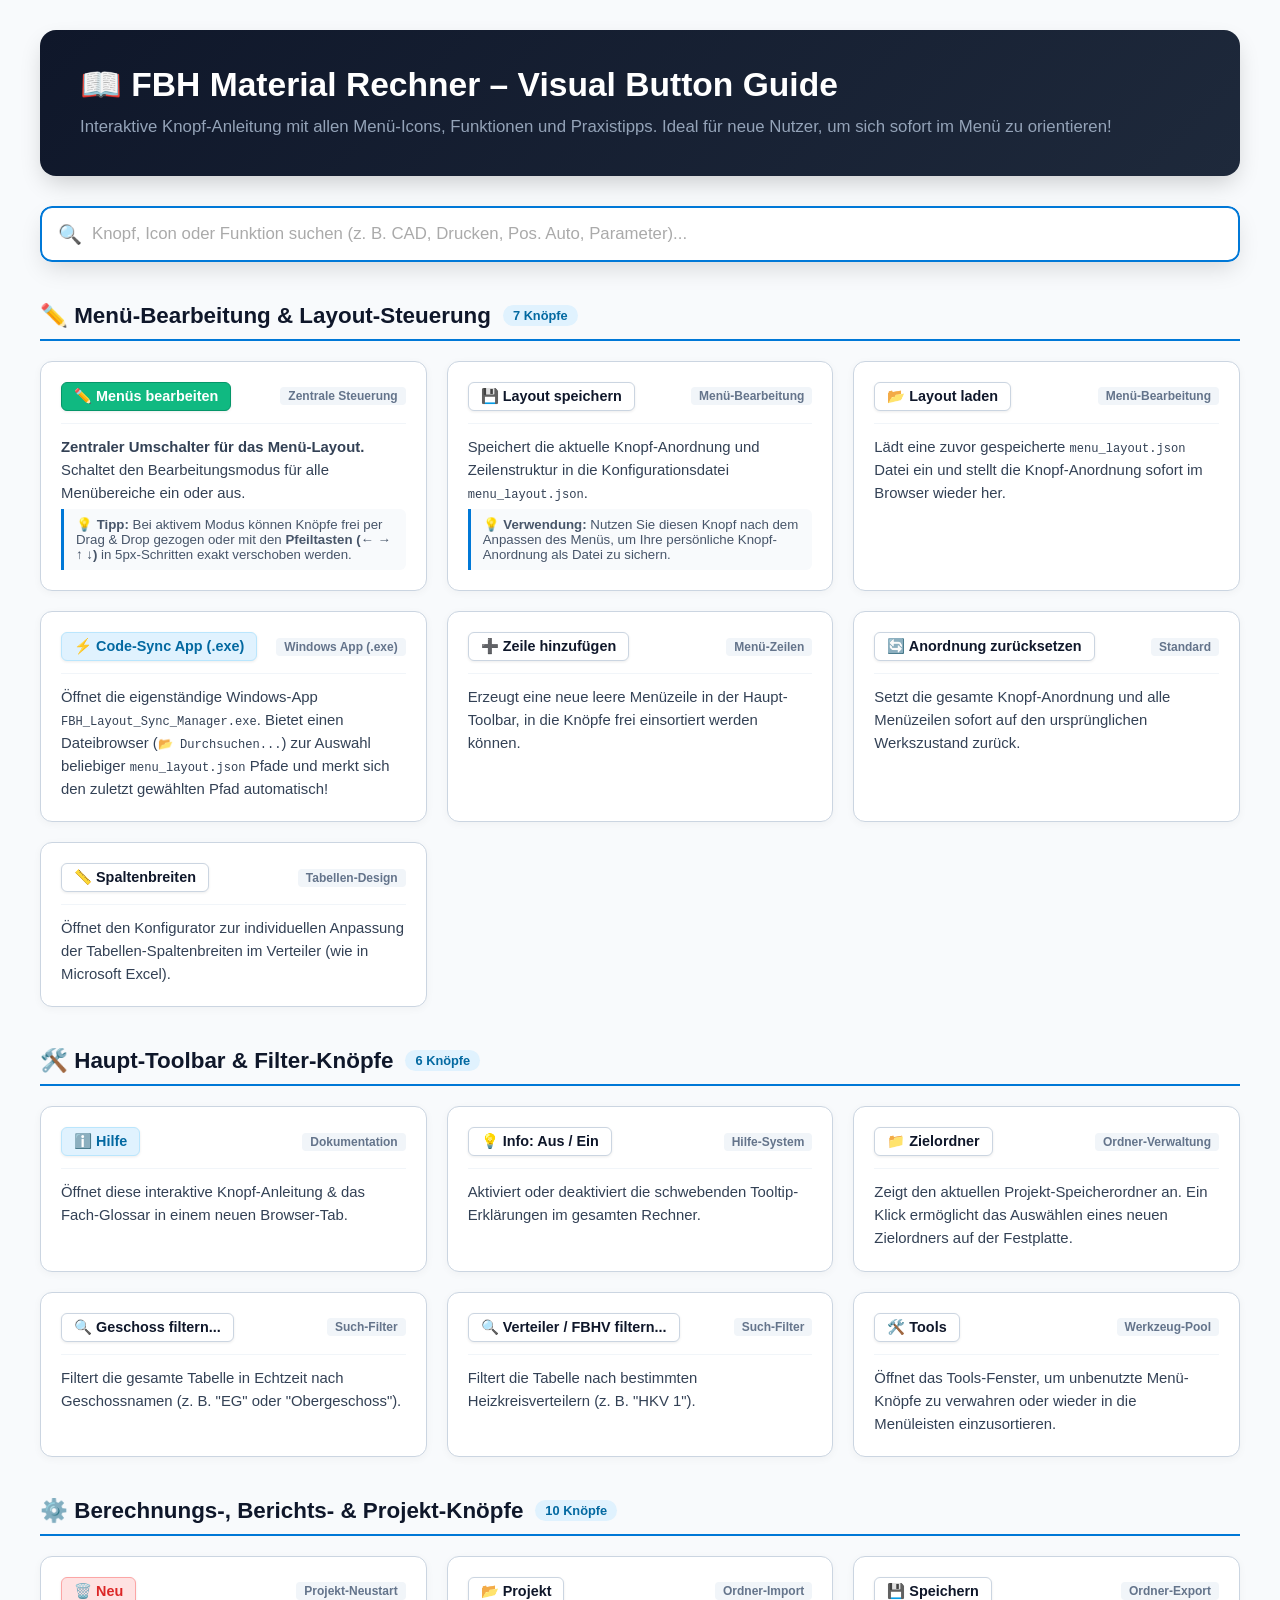
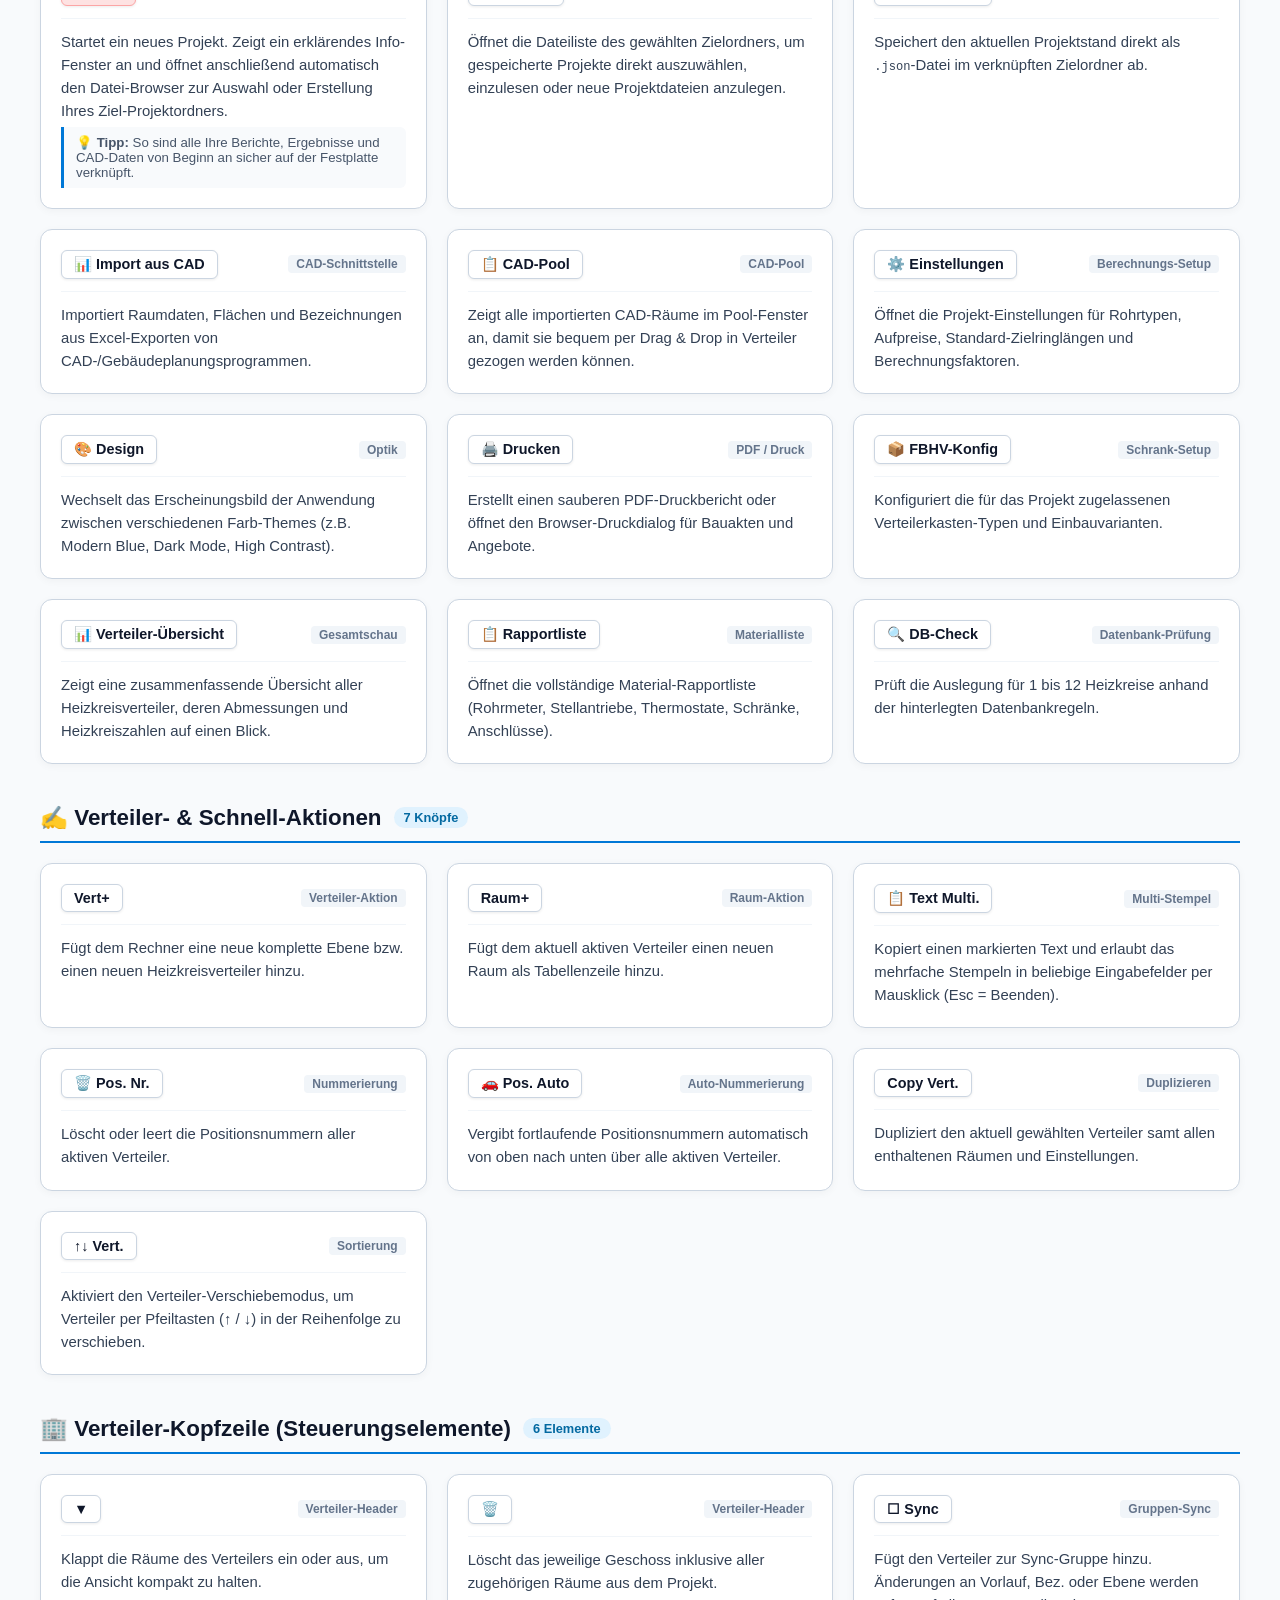
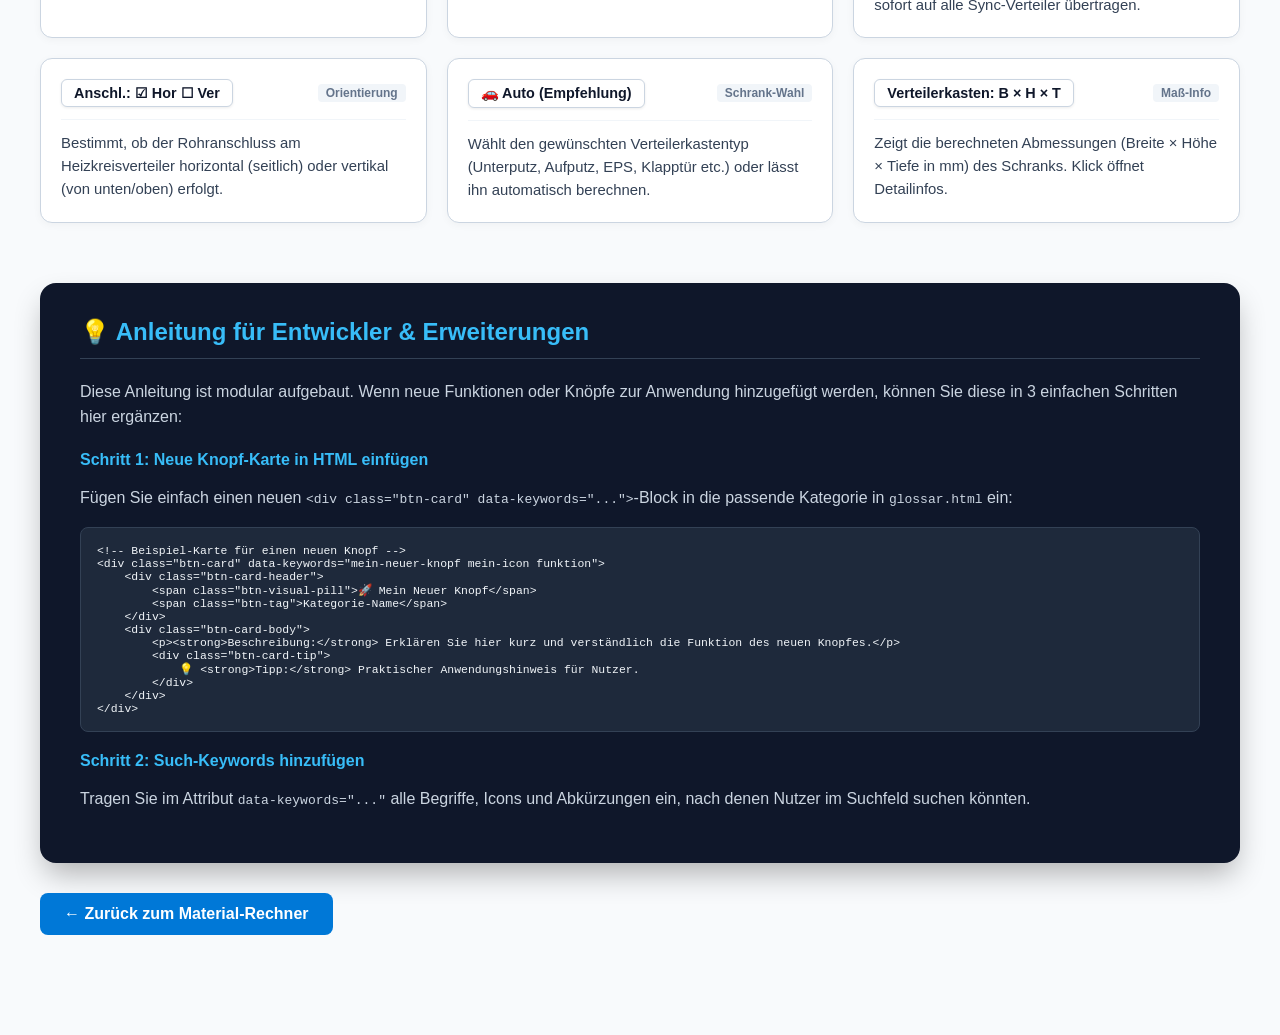
==== commit b02728f9: "feat: publish/update via Git-Publisher" ====
--- a/glossar.html
+++ b/glossar.html
@@ -489,9 +489,9 @@
                     </div>
                 </div>
 
-                <div class="btn-card" data-keywords="projekt in ordner speichern sichern ordner speicherung">
-                    <div class="btn-card-header">
-                        <span class="btn-visual-pill">💾 Projekt</span>
+                <div class="btn-card" data-keywords="speichern projekt in ordner sichern ordner speicherung">
+                    <div class="btn-card-header">
+                        <span class="btn-visual-pill">💾 Speichern</span>
                         <span class="btn-tag">Ordner-Export</span>
                     </div>
                     <div class="btn-card-body">
@@ -519,9 +519,9 @@
                     </div>
                 </div>
 
-                <div class="btn-card" data-keywords="parameter einstellungen rohr va standard werte material">
-                    <div class="btn-card-header">
-                        <span class="btn-visual-pill">⚙️ Parameter</span>
+                <div class="btn-card" data-keywords="einstellungen parameter rohr va standard werte material">
+                    <div class="btn-card-header">
+                        <span class="btn-visual-pill">⚙️ Einstellungen</span>
                         <span class="btn-tag">Berechnungs-Setup</span>
                     </div>
                     <div class="btn-card-body">
--- a/style.css
+++ b/style.css
@@ -570,6 +570,22 @@
     box-sizing: border-box;
     transition: color 0.15s ease, border-color 0.15s ease, box-shadow 0.15s ease;
 }
+/* Feste Breiten im Verteilerkopf.
+   Die dynamische Spaltenbreiten-Regel setzt für Inputs in der ersten Tabellenspalte
+   "width: 100% !important" – hier wird die Größe daher über flex-basis festgelegt. */
+#main-table .floor-header-container .input-floor-name {
+    flex: 0 0 110px !important;
+}
+
+#main-table .floor-header-container .input-bulk-va-rz,
+#main-table .floor-header-container .input-bulk-va-iz {
+    flex: 0 0 62px !important;
+}
+
+#main-table .floor-header-container .input-bulk-dist {
+    flex: 0 0 72px !important;
+}
+
 .input-pos-nr.is-auto,
 .input-pos-nr:placeholder-shown {
     color: #64748b !important;
@@ -695,7 +711,7 @@
     border-radius: 8px;
     box-shadow: 0 4px 20px rgba(0, 0, 0, 0.15);
     text-align: center;
-    max-width: 400px;
+    max-width: 820px;
     width: 100%;
     animation: slideDown 0.3s ease-out;
     color: var(--text-main);
@@ -775,9 +791,27 @@
 .settings-form {
     text-align: left;
     margin-top: 20px;
+    display: grid;
+    grid-template-columns: 1fr 1fr;
+    gap: 0 24px;
+}
+.settings-form hr {
+    grid-column: 1 / -1;
+    border: 0;
+    border-top: 1px solid var(--border-color, #e2e8f0);
+    margin: 15px 0;
+}
+.settings-form h4 {
+    grid-column: 1 / -1;
+    margin: 0 0 10px 0;
+    color: var(--primary-color, #0078d7);
+    font-size: 1.05em;
 }
 .settings-group {
     margin-bottom: 15px;
+}
+.settings-group.full-width {
+    grid-column: 1 / -1;
 }
 .settings-group label {
     display: block;
@@ -1161,12 +1195,71 @@
     background: rgba(255, 255, 255, 0.25);
 }
 
-/* Verteilerkasten Konfigurator - Disabled / Grayed-out Connection Sets */
+/* Verteilerkasten Konfigurator - Large Visual Cards for Connection Sets */
+.lbl-vconfig-conn {
+    display: flex !important;
+    flex-direction: column !important;
+    justify-content: space-between !important;
+    background: var(--bg-container, #ffffff) !important;
+    border: 1.5px solid var(--border-color, #cbd5e1) !important;
+    border-radius: 8px !important;
+    padding: 10px 12px !important;
+    cursor: pointer !important;
+    transition: all 0.2s ease !important;
+    box-shadow: 0 1px 4px rgba(0, 0, 0, 0.05) !important;
+    box-sizing: border-box !important;
+}
+
+.lbl-vconfig-conn:hover {
+    border-color: var(--primary-color, #0284c7) !important;
+    box-shadow: 0 4px 12px rgba(2, 132, 199, 0.15) !important;
+    transform: translateY(-2px);
+}
+
+.lbl-vconfig-conn .conn-title-row {
+    display: flex;
+    align-items: flex-start;
+    gap: 8px;
+    font-weight: 600;
+    font-size: 0.88em;
+    color: var(--text-main, #0f172a);
+    line-height: 1.35;
+    margin-bottom: 8px;
+}
+
+.lbl-vconfig-conn .conn-img-card {
+    background: #ffffff;
+    border: 1px solid #cbd5e1;
+    border-radius: 6px;
+    padding: 6px;
+    height: 130px;
+    display: flex;
+    align-items: center;
+    justify-content: center;
+    position: relative;
+    overflow: hidden;
+    margin-top: 6px;
+    box-shadow: inset 0 0 4px rgba(0,0,0,0.03);
+}
+
+.lbl-vconfig-conn .conn-img-card img {
+    max-width: 100%;
+    max-height: 118px;
+    object-fit: contain;
+    filter: drop-shadow(0 2px 5px rgba(0, 0, 0, 0.12));
+    transition: transform 0.2s ease;
+}
+
+.lbl-vconfig-conn:hover .conn-img-card img {
+    transform: scale(1.06);
+}
+
 .lbl-vconfig-conn.vconfig-disabled {
     opacity: 0.45 !important;
     color: #94a3b8 !important;
     cursor: not-allowed !important;
     text-decoration: line-through;
+    filter: grayscale(0.8);
 }
 .lbl-vconfig-conn.vconfig-disabled input[type="checkbox"] {
     cursor: not-allowed !important;
@@ -1441,4 +1534,473 @@
         opacity: 1;
         transform: translateX(0);
     }
-}+}
+
+/* ==========================================================================
+   Technical Documentation Modal Window & Viewer
+   ========================================================================== */
+.tech-doku-modal-box {
+    position: relative !important;
+    max-width: 1200px !important;
+    width: 92% !important;
+    height: 85vh !important;
+    max-height: 900px !important;
+    min-width: 550px !important;
+    min-height: 400px !important;
+    padding: 0 !important;
+    display: flex !important;
+    flex-direction: column !important;
+    overflow: hidden !important;
+    border-radius: 12px !important;
+    background: var(--bg-container, #ffffff) !important;
+    box-shadow: 0 25px 60px -15px rgba(0, 0, 0, 0.4) !important;
+    transition: width 0.15s ease, height 0.15s ease;
+}
+
+.tech-doku-modal-box.is-maximized {
+    width: 100vw !important;
+    height: 100vh !important;
+    max-width: 100vw !important;
+    max-height: 100vh !important;
+    border-radius: 0 !important;
+    top: 0 !important;
+    left: 0 !important;
+    transform: none !important;
+    margin: 0 !important;
+}
+
+.tech-doku-header {
+    cursor: move;
+    user-select: none;
+    display: flex;
+    align-items: center;
+    justify-content: space-between;
+    padding: 14px 20px;
+    background: #0f172a;
+    color: #ffffff;
+    border-bottom: 1px solid #334155;
+    gap: 15px;
+    flex-shrink: 0;
+}
+
+.tech-doku-header-actions {
+    display: flex;
+    align-items: center;
+    gap: 8px;
+    flex-shrink: 0;
+}
+
+.tech-doku-ctrl-hdr-btn {
+    background: rgba(255, 255, 255, 0.1);
+    border: none;
+    color: #94a3b8;
+    font-size: 1.1em;
+    width: 32px;
+    height: 32px;
+    border-radius: 50%;
+    cursor: pointer;
+    display: flex;
+    align-items: center;
+    justify-content: center;
+    transition: all 0.2s ease;
+    line-height: 1;
+}
+
+.tech-doku-ctrl-hdr-btn:hover {
+    background: rgba(255, 255, 255, 0.25);
+    color: #ffffff;
+}
+
+.tech-doku-resize-handle {
+    position: absolute;
+    right: 4px;
+    bottom: 4px;
+    width: 18px;
+    height: 18px;
+    font-size: 12px;
+    color: #94a3b8;
+    cursor: se-resize;
+    user-select: none;
+    display: flex;
+    align-items: center;
+    justify-content: center;
+    opacity: 0.65;
+    transition: opacity 0.2s, color 0.2s;
+    z-index: 50;
+    pointer-events: auto;
+}
+
+.tech-doku-resize-handle:hover {
+    opacity: 1;
+    color: #38bdf8;
+}
+
+.tech-doku-title-group {
+    display: flex;
+    align-items: center;
+    gap: 10px;
+    white-space: nowrap;
+}
+
+.tech-doku-icon {
+    font-size: 1.5em;
+}
+
+.tech-doku-header h3 {
+    margin: 0;
+    font-size: 1.15em;
+    color: #f8fafc;
+    font-weight: 700;
+}
+
+.tech-doku-search-group {
+    flex: 1;
+    max-width: 450px;
+}
+
+.tech-doku-search-group input {
+    width: 100%;
+    padding: 8px 14px;
+    border-radius: 20px;
+    border: 1px solid #334155;
+    background: #1e293b;
+    color: #ffffff;
+    font-size: 0.9em;
+    outline: none;
+    transition: all 0.2s ease;
+}
+
+.tech-doku-search-group input:focus {
+    border-color: #38bdf8;
+    background: #0f172a;
+    box-shadow: 0 0 0 3px rgba(56, 189, 248, 0.2);
+}
+
+.tech-doku-close-btn {
+    background: rgba(255, 255, 255, 0.1);
+    border: none;
+    color: #94a3b8;
+    font-size: 1.4em;
+    width: 32px;
+    height: 32px;
+    border-radius: 50%;
+    cursor: pointer;
+    display: flex;
+    align-items: center;
+    justify-content: center;
+    transition: all 0.2s ease;
+    line-height: 1;
+    flex-shrink: 0;
+}
+
+.tech-doku-close-btn:hover {
+    background: #ef4444;
+    color: #ffffff;
+}
+
+.tech-doku-filter-bar {
+    display: flex;
+    align-items: center;
+    gap: 8px;
+    padding: 10px 20px;
+    background: var(--zebra-even, #f8fafc);
+    border-bottom: 1px solid var(--border-color, #cbd5e1);
+    flex-shrink: 0;
+}
+
+.tech-doku-cat-btn {
+    background: var(--bg-container, #ffffff);
+    border: 1px solid var(--border-color, #cbd5e1);
+    color: var(--text-main, #0f172a);
+    padding: 6px 14px;
+    border-radius: 16px;
+    font-size: 0.85em;
+    font-weight: 600;
+    cursor: pointer;
+    transition: all 0.2s ease;
+}
+
+.tech-doku-cat-btn:hover {
+    border-color: var(--primary-color, #0078d7);
+    color: var(--primary-color, #0078d7);
+}
+
+.tech-doku-cat-btn.active {
+    background: var(--primary-color, #0078d7);
+    color: #ffffff;
+    border-color: var(--primary-color, #0078d7);
+}
+
+.tech-doku-body {
+    display: flex;
+    flex: 1;
+    min-height: 0;
+    overflow: hidden;
+}
+
+.tech-doku-sidebar {
+    width: 380px;
+    min-width: 300px;
+    border-right: 1px solid var(--border-color, #cbd5e1);
+    background: var(--bg-container, #ffffff);
+    display: flex;
+    flex-direction: column;
+    overflow-y: auto;
+    flex-shrink: 0;
+}
+
+.tech-doku-list {
+    padding: 10px;
+    display: flex;
+    flex-direction: column;
+    gap: 6px;
+}
+
+.tech-doku-group-title {
+    font-size: 0.78em;
+    font-weight: 800;
+    color: var(--primary-color, #0078d7);
+    text-transform: uppercase;
+    letter-spacing: 0.5px;
+    padding: 10px 8px 4px 8px;
+}
+
+.tech-doku-item {
+    display: flex;
+    align-items: center;
+    gap: 12px;
+    padding: 10px 12px;
+    border-radius: 8px;
+    border: 1px solid var(--border-color, #e2e8f0);
+    background: var(--bg-container, #ffffff);
+    cursor: pointer;
+    transition: all 0.15s ease;
+    user-select: none;
+}
+
+.tech-doku-item:hover {
+    border-color: var(--primary-color, #0078d7);
+    background: var(--zebra-even, #f8fafc);
+}
+
+.tech-doku-item.active {
+    border-color: var(--primary-color, #0078d7);
+    background: #e0f2fe;
+    box-shadow: 0 2px 6px rgba(2, 132, 199, 0.15);
+}
+
+.tech-doku-item-icon {
+    font-size: 1.4em;
+    flex-shrink: 0;
+}
+
+.tech-doku-item-info {
+    display: flex;
+    flex-direction: column;
+    gap: 2px;
+    flex: 1;
+    min-width: 0;
+}
+
+.tech-doku-item-name {
+    font-size: 0.9em;
+    font-weight: 700;
+    color: var(--text-main, #0f172a);
+    white-space: nowrap;
+    overflow: hidden;
+    text-overflow: ellipsis;
+}
+
+.tech-doku-item-sub {
+    font-size: 0.78em;
+    color: var(--text-secondary, #64748b);
+    white-space: nowrap;
+    overflow: hidden;
+    text-overflow: ellipsis;
+}
+
+.tech-doku-item-badge {
+    font-size: 0.7em;
+    font-weight: 700;
+    padding: 2px 6px;
+    border-radius: 4px;
+    text-transform: uppercase;
+    flex-shrink: 0;
+}
+
+.tech-doku-badge-jpg {
+    background: #fef3c7;
+    color: #b45309;
+    border: 1px solid #fde68a;
+}
+
+.tech-doku-badge-pdf {
+    background: #fee2e2;
+    color: #b91c1c;
+    border: 1px solid #fca5a5;
+}
+
+.tech-doku-viewer-pane {
+    flex: 1;
+    display: flex;
+    flex-direction: column;
+    background: #0f172a;
+    min-width: 0;
+    overflow: hidden;
+}
+
+.tech-doku-viewer-toolbar {
+    display: flex;
+    align-items: center;
+    justify-content: space-between;
+    padding: 10px 16px;
+    background: #1e293b;
+    border-bottom: 1px solid #334155;
+    color: #ffffff;
+    gap: 15px;
+    flex-shrink: 0;
+}
+
+.tech-doku-doc-title {
+    font-weight: 700;
+    font-size: 0.95em;
+    color: #38bdf8;
+    white-space: nowrap;
+    overflow: hidden;
+    text-overflow: ellipsis;
+}
+
+.tech-doku-viewer-controls {
+    display: flex;
+    align-items: center;
+    gap: 6px;
+    flex-shrink: 0;
+}
+
+.tech-doku-ctrl-btn {
+    background: #334155;
+    color: #f8fafc;
+    border: 1px solid #475569;
+    padding: 4px 10px;
+    border-radius: 6px;
+    font-size: 0.82em;
+    font-weight: 600;
+    cursor: pointer;
+    transition: all 0.15s ease;
+    text-decoration: none;
+    display: inline-flex;
+    align-items: center;
+    gap: 4px;
+}
+
+.tech-doku-ctrl-btn:hover {
+    background: #475569;
+    border-color: #38bdf8;
+    color: #ffffff;
+}
+
+.tech-doku-ctrl-btn.active {
+    background: #0284c7;
+    border-color: #38bdf8;
+    color: #ffffff;
+    box-shadow: 0 0 8px rgba(56, 189, 248, 0.4);
+}
+
+.tech-doku-popout-btn {
+    background: #0d9488;
+    border-color: #0f766e;
+}
+
+.tech-doku-popout-btn:hover {
+    background: #0f766e;
+    border-color: #2dd4bf;
+}
+
+.tech-doku-ext-btn {
+    background: #0284c7;
+    border-color: #0369a1;
+}
+
+.tech-doku-ext-btn:hover {
+    background: #0369a1;
+}
+
+.tech-doku-zoom-badge {
+    font-size: 0.82em;
+    font-weight: 700;
+    color: #94a3b8;
+    min-width: 45px;
+    text-align: center;
+}
+
+.tech-doku-canvas-container {
+    flex: 1;
+    overflow: hidden;
+    display: flex;
+    align-items: center;
+    justify-content: center;
+    padding: 20px;
+    position: relative;
+    cursor: grab;
+    user-select: none;
+}
+
+.tech-doku-canvas-container:active,
+.tech-doku-canvas-container.panning {
+    cursor: grabbing !important;
+}
+
+.tech-doku-img-wrapper {
+    display: flex;
+    align-items: center;
+    justify-content: center;
+    transform-origin: center center;
+    transition: transform 0.05s linear;
+    will-change: transform;
+    max-width: 90%;
+    max-height: 90%;
+}
+
+.tech-doku-img-wrapper img {
+    max-width: 100%;
+    max-height: 100%;
+    object-fit: contain;
+    border-radius: 6px;
+    box-shadow: 0 10px 35px rgba(0, 0, 0, 0.6);
+    background: #ffffff;
+    pointer-events: none;
+}
+
+.tech-doku-pdf-frame {
+    width: 100%;
+    height: 100%;
+    border: none;
+    border-radius: 6px;
+    background: #ffffff;
+}
+
+.tech-doku-placeholder {
+    color: #64748b;
+    text-align: center;
+    padding: 40px;
+}
+/* CAD Room Pool: two-pane layout collapses on narrow screens */
+@media (max-width: 820px) {
+    #cad-pool-layout {
+        display: flex !important;
+        flex-direction: column;
+        overflow-y: auto;
+    }
+
+    #cad-pool-layout > div {
+        flex-shrink: 0;
+        min-height: 260px;
+    }
+
+    #cad-pool-layout > div:last-child {
+        border-left: none !important;
+        border-top: 1px solid var(--border-color, #cbd5e1);
+        padding-left: 0 !important;
+        padding-top: 10px;
+    }
+}
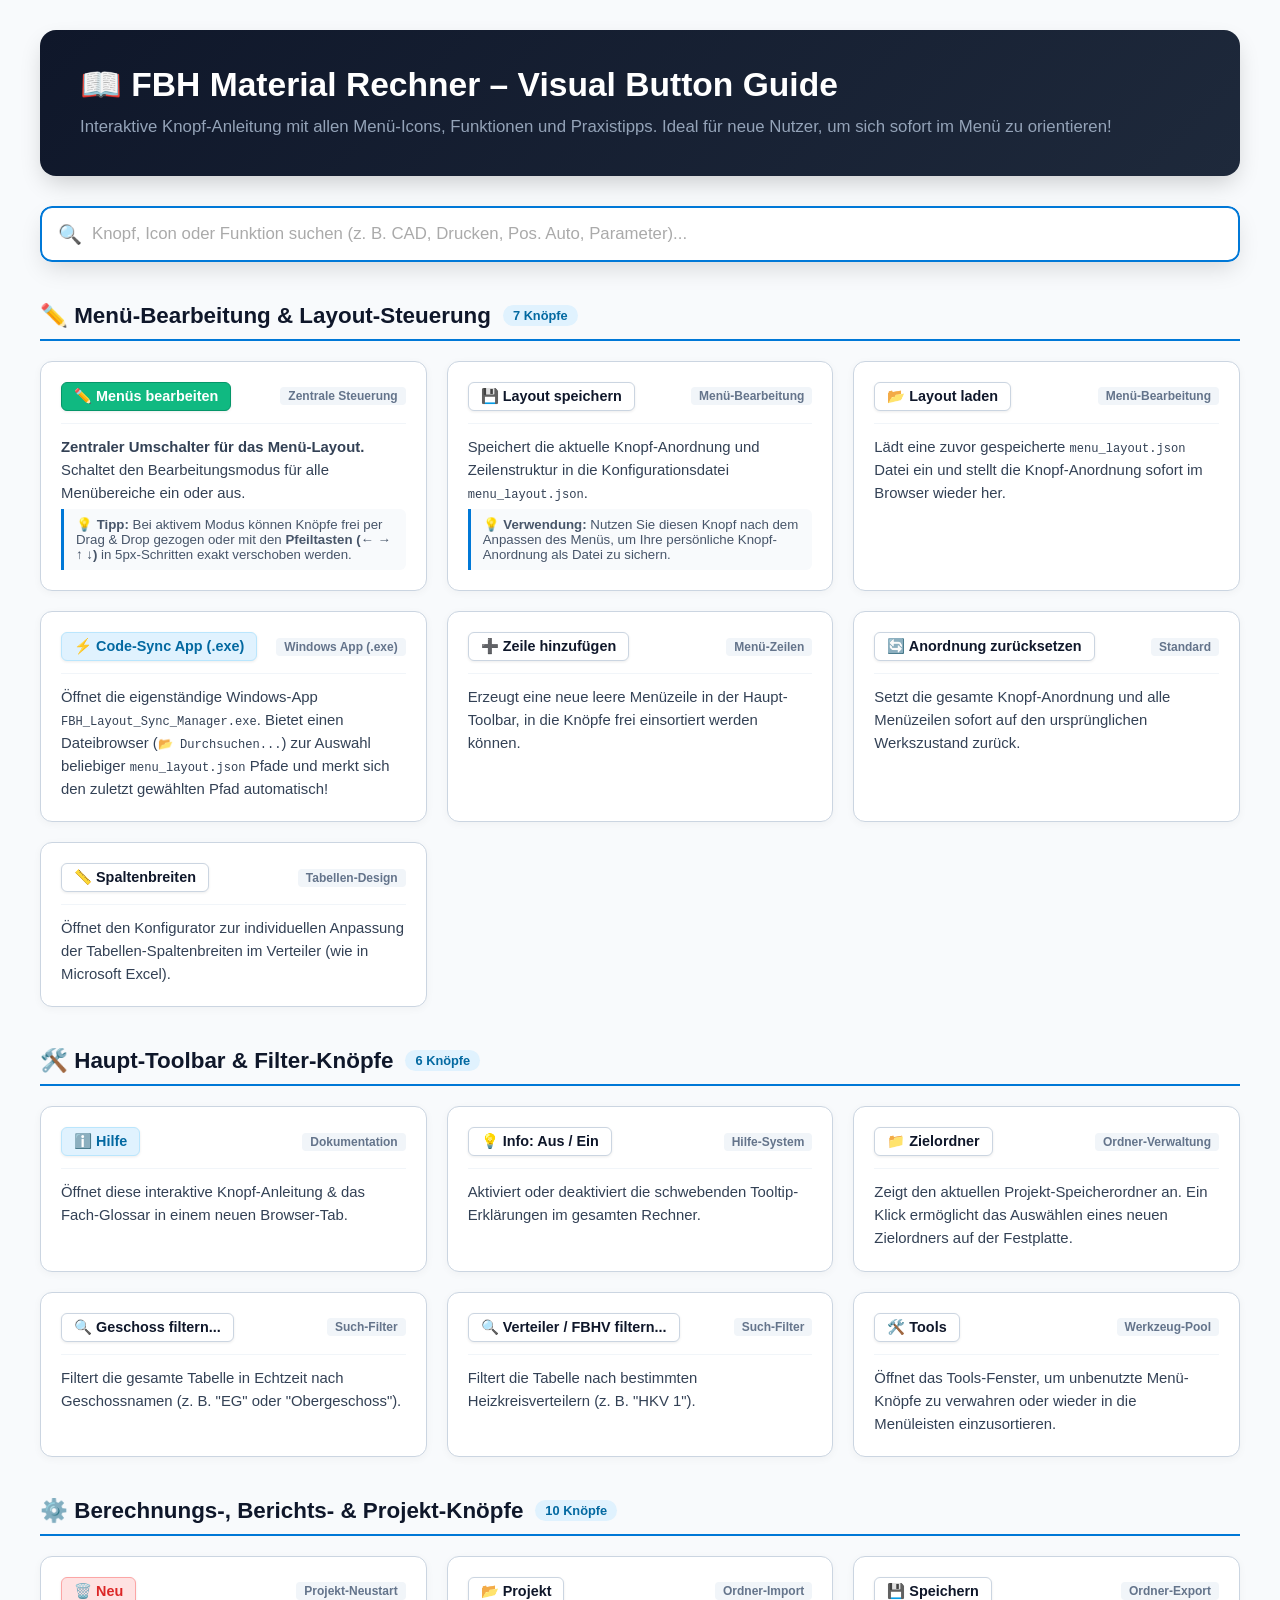
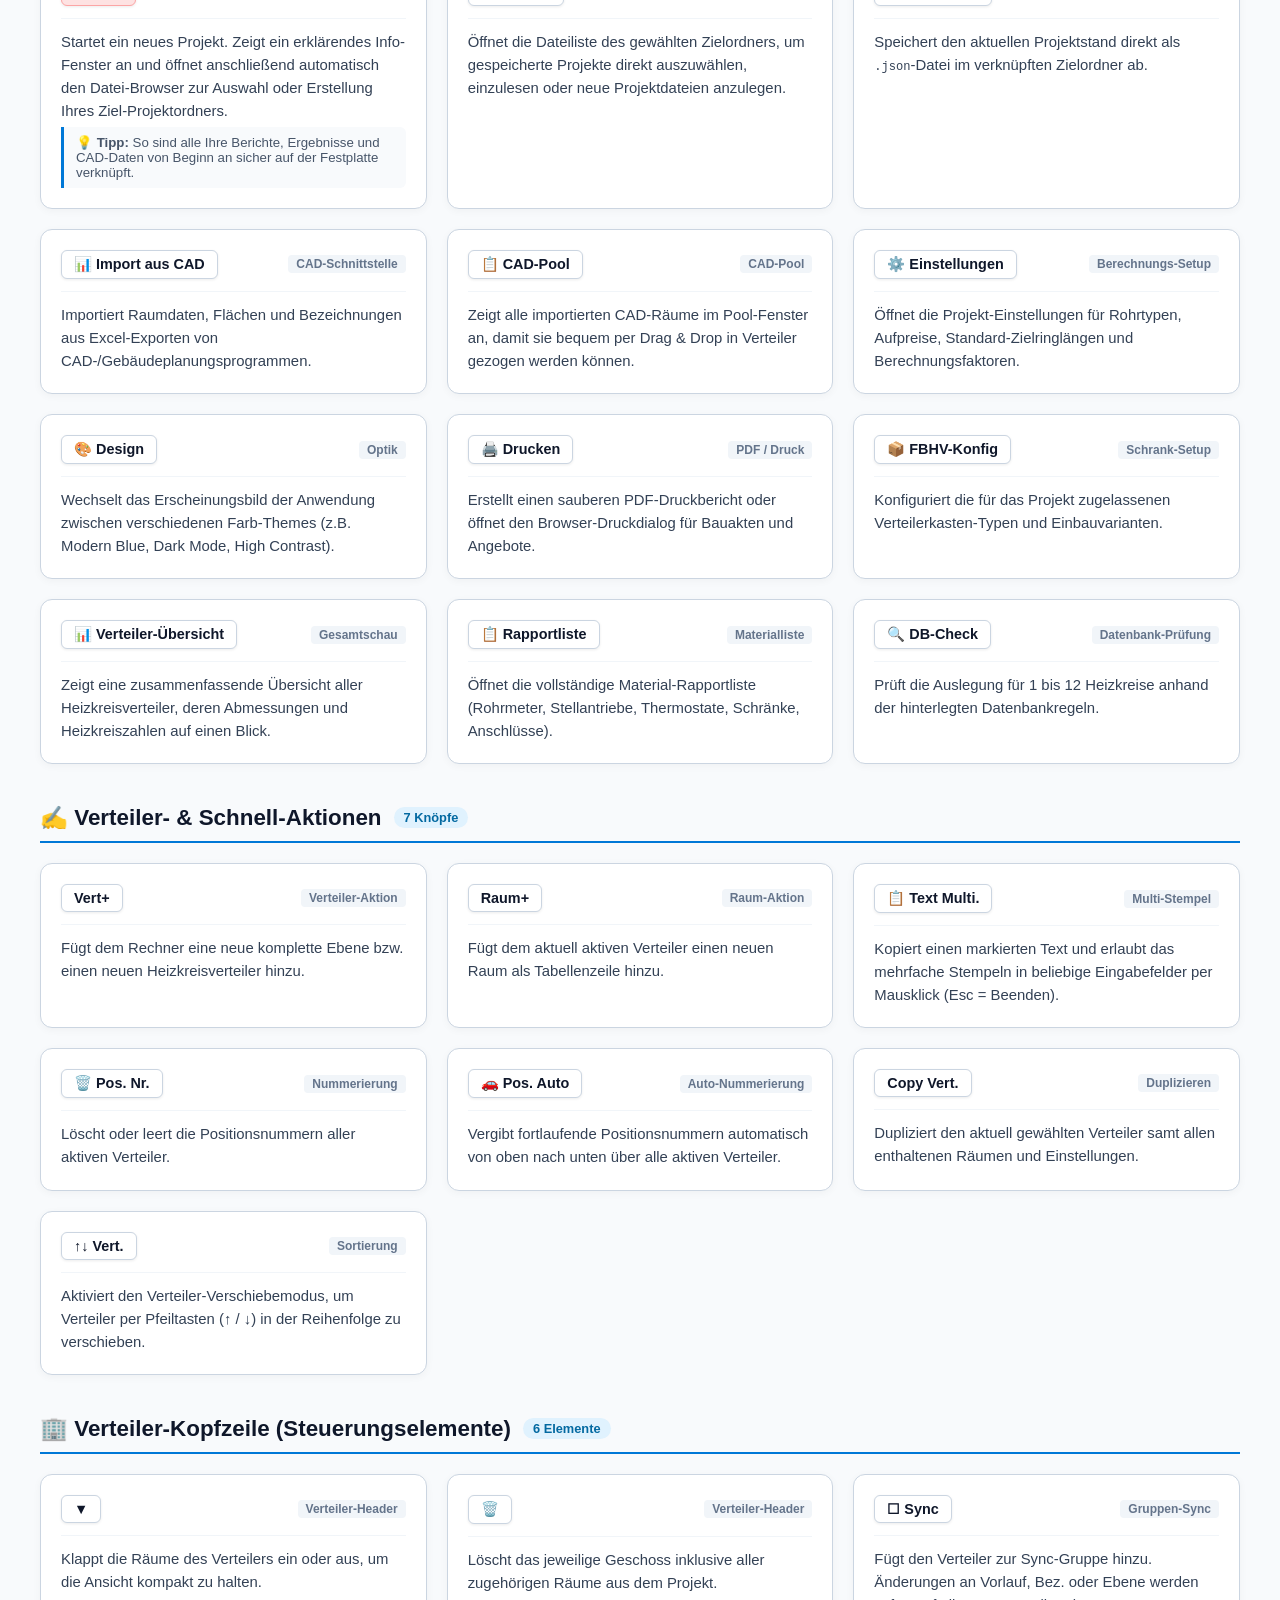
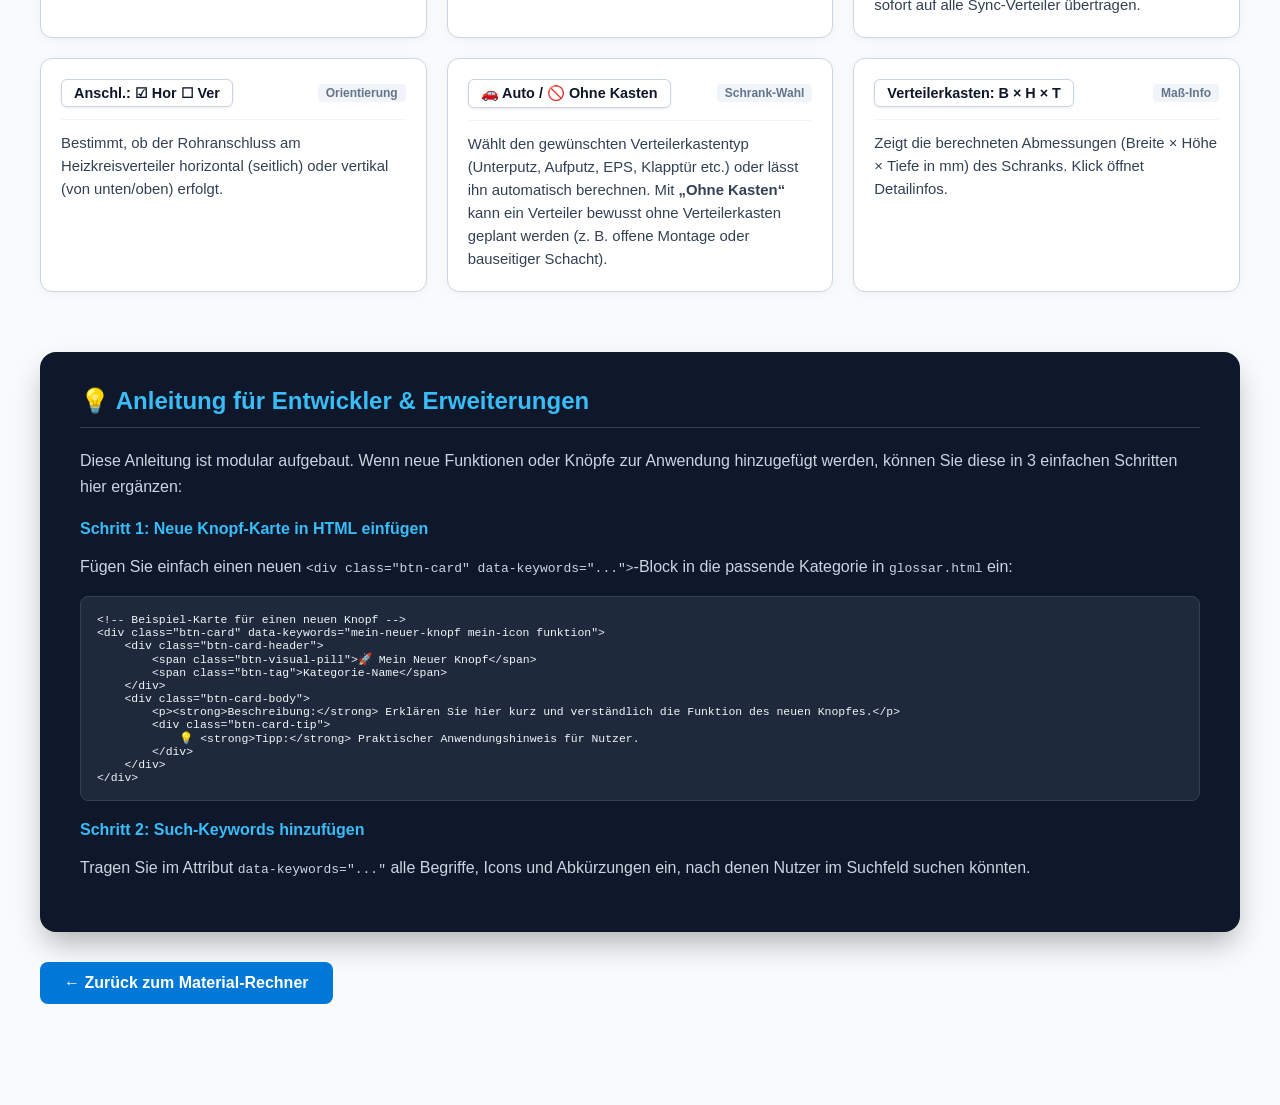
==== commit ce04ace6: "feat: Update Layout/Menue und Dokumentation; grosse Build-Dateien von Git ausgeschlossen" ====
--- a/glossar.html
+++ b/glossar.html
@@ -721,13 +721,13 @@
                     </div>
                 </div>
 
-                <div class="btn-card" data-keywords="verteilerkasten kasten schrank typ auswahl">
-                    <div class="btn-card-header">
-                        <span class="btn-visual-pill">🚗 Auto (Empfehlung)</span>
+                <div class="btn-card" data-keywords="verteilerkasten kasten schrank typ auswahl ohne kasten kein kasten">
+                    <div class="btn-card-header">
+                        <span class="btn-visual-pill">🚗 Auto / 🚫 Ohne Kasten</span>
                         <span class="btn-tag">Schrank-Wahl</span>
                     </div>
                     <div class="btn-card-body">
-                        <p>Wählt den gewünschten Verteilerkastentyp (Unterputz, Aufputz, EPS, Klapptür etc.) oder lässt ihn automatisch berechnen.</p>
+                        <p>Wählt den gewünschten Verteilerkastentyp (Unterputz, Aufputz, EPS, Klapptür etc.) oder lässt ihn automatisch berechnen. Mit <strong>„Ohne Kasten“</strong> kann ein Verteiler bewusst ohne Verteilerkasten geplant werden (z. B. offene Montage oder bauseitiger Schacht).</p>
                     </div>
                 </div>
 
--- a/style.css
+++ b/style.css
@@ -355,9 +355,8 @@
     padding: 0;
 }
 
-/* Collapse Floor Rows */
-.floor-group.collapsed tr.room-row,
-.floor-group.collapsed tr.column-header-row {
+/* Collapse Floor Rows – Spaltentitel bleiben sichtbar */
+.floor-group.collapsed tr.room-row {
     display: none;
 }
 
